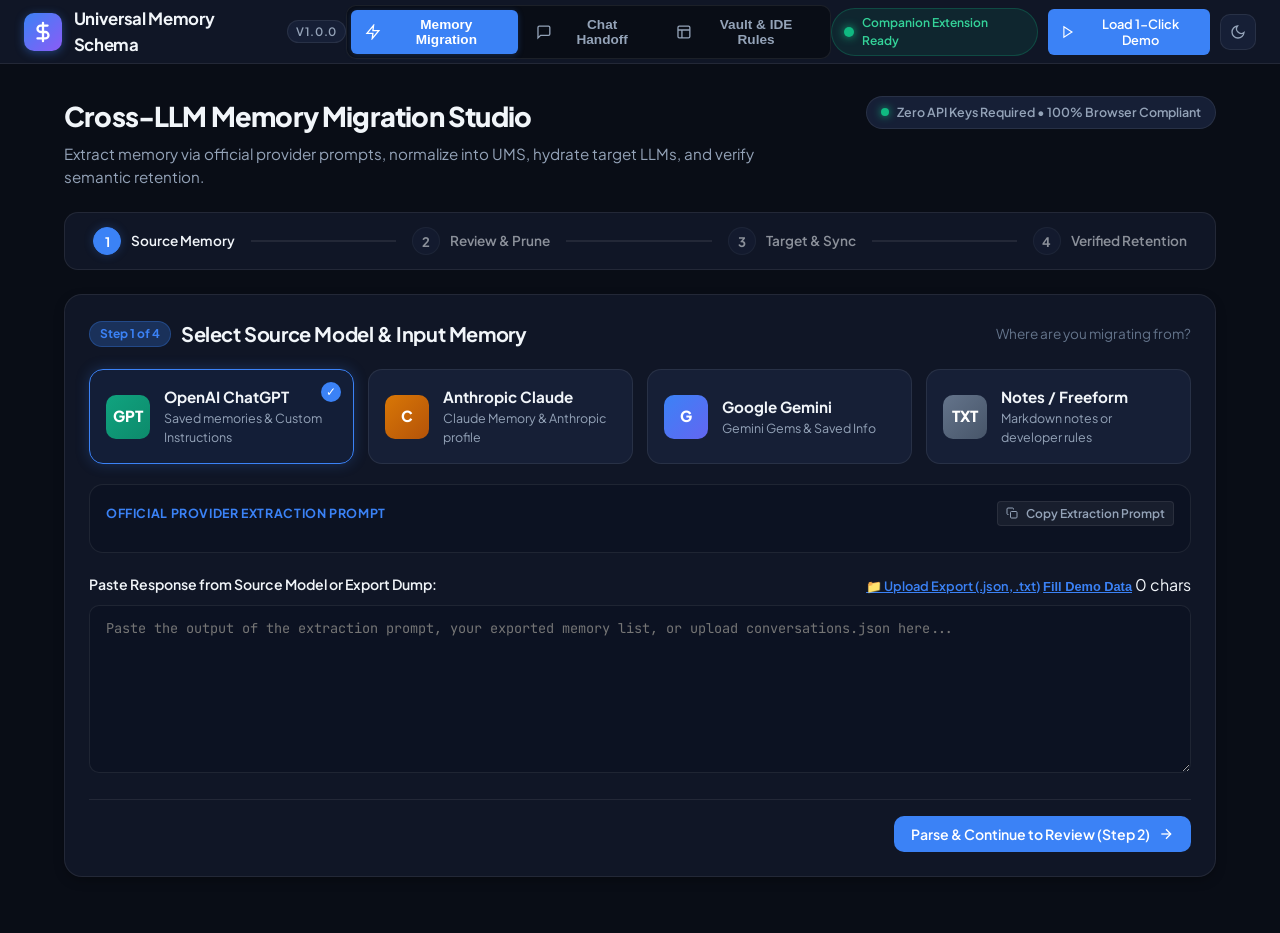
==== client/index.html @ 44db3fe0 "feat: initial commit for Universal Memory Schema (UMS) and Relay Companion" ====
<!DOCTYPE html>
<html lang="en" class="dark">
<head>
  <meta charset="UTF-8">
  <meta name="viewport" content="width=device-width, initial-scale=1.0">
  <title>Universal Memory Schema (UMS) - Cross-LLM Memory Bridge</title>
  <link rel="stylesheet" href="styles.css">
  <link rel="preconnect" href="https://fonts.googleapis.com">
  <link rel="preconnect" href="https://fonts.gstatic.com" crossorigin>
  <link href="https://fonts.googleapis.com/css2?family=Plus+Jakarta+Sans:wght@400;500;600;700;800&family=JetBrains+Mono:wght@400;500;600&display=swap" rel="stylesheet">
</head>
<body>
  <!-- Application Container -->
  <div class="app-wrapper">
    <!-- Top Header -->
    <header class="navbar">
      <div class="nav-left">
        <div class="logo-mark">
          <svg width="22" height="22" viewBox="0 0 24 24" fill="none" stroke="currentColor" stroke-width="2.5" stroke-linecap="round" stroke-linejoin="round">
            <path d="M12 2v20M17 5H9.5a3.5 3.5 0 0 0 0 7h5a3.5 3.5 0 0 1 0 7H6"/>
          </svg>
        </div>
        <div class="logo-title">
          <span class="brand-title">Universal Memory Schema</span>
          <span class="badge badge-subtle">v1.0.0</span>
        </div>
      </div>

      <!-- Streamlined 3-Tab Navigation -->
      <nav class="nav-tabs">
        <button class="nav-tab active" data-tab="studio">
          <svg width="16" height="16" viewBox="0 0 24 24" fill="none" stroke="currentColor" stroke-width="2"><path d="M13 2L3 14h9l-1 8 10-12h-9l1-8z"/></svg>
          Memory Migration
        </button>
        <button class="nav-tab" data-tab="handoff">
          <svg width="16" height="16" viewBox="0 0 24 24" fill="none" stroke="currentColor" stroke-width="2"><path d="M21 15a2 2 0 0 1-2 2H7l-4 4V5a2 2 0 0 1 2-2h14a2 2 0 0 1 2 2z"/></svg>
          Chat Handoff
        </button>
        <button class="nav-tab" data-tab="vault">
          <svg width="16" height="16" viewBox="0 0 24 24" fill="none" stroke="currentColor" stroke-width="2"><rect x="3" y="3" width="18" height="18" rx="2"/><path d="M3 9h18M9 21V9"/></svg>
          Vault & IDE Rules
        </button>
      </nav>

      <div class="nav-right">
        <div class="extension-status-badge" title="Load extension from /extension directory">
          <span class="status-dot-emerald"></span>
          <span>Companion Extension Ready</span>
        </div>
        <button id="btn-load-demo" class="btn btn-primary btn-sm">
          <svg width="14" height="14" viewBox="0 0 24 24" fill="none" stroke="currentColor" stroke-width="2"><polygon points="5 3 19 12 5 21 5 3"/></svg>
          Load 1-Click Demo
        </button>
        <button id="btn-theme-toggle" class="btn-icon" title="Toggle theme">
          <svg width="16" height="16" viewBox="0 0 24 24" fill="none" stroke="currentColor" stroke-width="2"><path d="M21 12.79A9 9 0 1 1 11.21 3 7 7 0 0 0 21 12.79z"/></svg>
        </button>
      </div>
    </header>

    <!-- Main Content Body -->
    <main class="main-container">
      
      <!-- TAB 1: MEMORY MIGRATION STUDIO -->
      <section id="tab-studio" class="tab-panel active">
        <div class="panel-header-banner">
          <div>
            <h1>Cross-LLM Memory Migration Studio</h1>
            <p class="subtitle">Extract memory via official provider prompts, normalize into UMS, hydrate target LLMs, and verify semantic retention.</p>
          </div>
          <div class="quick-stats-pill">
            <span class="stat-dot"></span>
            <span>Zero API Keys Required • 100% Browser Compliant</span>
          </div>
        </div>

        <!-- Wizard Stepper Indicator (Clean 4 Steps) -->
        <div class="stepper-bar">
          <div class="step-node active" data-step="1">
            <div class="step-num">1</div>
            <div class="step-label">Source Memory</div>
          </div>
          <div class="step-connector"></div>
          <div class="step-node" data-step="2">
            <div class="step-num">2</div>
            <div class="step-label">Review & Prune</div>
          </div>
          <div class="step-connector"></div>
          <div class="step-node" data-step="3">
            <div class="step-num">3</div>
            <div class="step-label">Target & Sync</div>
          </div>
          <div class="step-connector"></div>
          <div class="step-node" data-step="4">
            <div class="step-num">4</div>
            <div class="step-label">Verified Retention</div>
          </div>
        </div>

        <!-- ========================================== -->
        <!-- STEP 1: SOURCE SELECTION & EXTRACTION -->
        <!-- ========================================== -->
        <div class="studio-card step-section" id="studio-step-1">
          <div class="card-header">
            <div class="card-title-group">
              <span class="step-pill">Step 1 of 4</span>
              <h2>Select Source Model & Input Memory</h2>
            </div>
            <span class="card-hint">Where are you migrating from?</span>
          </div>

          <div class="provider-selection-grid">
            <div class="provider-card selected" data-source="chatgpt">
              <div class="provider-icon icon-chatgpt">GPT</div>
              <div class="provider-details">
                <h3>OpenAI ChatGPT</h3>
                <p>Saved memories & Custom Instructions</p>
              </div>
              <div class="check-indicator">✓</div>
            </div>

            <div class="provider-card" data-source="claude">
              <div class="provider-icon icon-claude">C</div>
              <div class="provider-details">
                <h3>Anthropic Claude</h3>
                <p>Claude Memory & Anthropic profile</p>
              </div>
              <div class="check-indicator">✓</div>
            </div>

            <div class="provider-card" data-source="gemini">
              <div class="provider-icon icon-gemini">G</div>
              <div class="provider-details">
                <h3>Google Gemini</h3>
                <p>Gemini Gems & Saved Info</p>
              </div>
              <div class="check-indicator">✓</div>
            </div>

            <div class="provider-card" data-source="raw">
              <div class="provider-icon icon-raw">TXT</div>
              <div class="provider-details">
                <h3>Notes / Freeform</h3>
                <p>Markdown notes or developer rules</p>
              </div>
              <div class="check-indicator">✓</div>
            </div>
          </div>

          <!-- Official Prompt Box -->
          <div class="official-prompt-box">
            <div class="prompt-box-header">
              <span class="prompt-tag">Official Provider Extraction Prompt</span>
              <button id="btn-copy-extraction-prompt" class="btn btn-subtle btn-xs">
                <svg width="12" height="12" viewBox="0 0 24 24" fill="none" stroke="currentColor" stroke-width="2"><rect x="9" y="9" width="13" height="13" rx="2" ry="2"/><path d="M5 15H4a2 2 0 0 1-2-2V4a2 2 0 0 1 2-2h9a2 2 0 0 1 2 2v1"/></svg>
                Copy Extraction Prompt
              </button>
            </div>
            <pre id="display-extraction-prompt" class="prompt-text-display"></pre>
          </div>

          <!-- Ingestion Input Area -->
          <div class="form-group mt-4">
            <div class="label-row">
              <label for="input-raw-memory">Paste Response from Source Model or Export Dump:</label>
              <div class="badge-row">
                <label for="file-upload-memory" class="btn-link-action" style="cursor: pointer;">📁 Upload Export (.json, .txt)</label>
                <input type="file" id="file-upload-memory" accept=".json,.txt,.md" style="display: none;">
                <button id="btn-demo-paste" class="btn-link-action">Fill Demo Data</button>
                <span id="source-char-counter" class="text-muted">0 chars</span>
              </div>
            </div>
            <textarea id="input-raw-memory" rows="7" placeholder="Paste the output of the extraction prompt, your exported memory list, or upload conversations.json here..."></textarea>
          </div>

          <div class="card-footer-actions">
            <div></div>
            <button id="btn-parse-memory" class="btn btn-primary">
              Parse & Continue to Review (Step 2)
              <svg width="16" height="16" viewBox="0 0 24 24" fill="none" stroke="currentColor" stroke-width="2"><path d="M5 12h14"/><path d="m12 5 7 7-7 7"/></svg>
            </button>
          </div>
        </div>

        <!-- ========================================== -->
        <!-- STEP 2: REVIEW & 3-TIER PRUNING -->
        <!-- ========================================== -->
        <div class="studio-card step-section d-none" id="studio-step-2">
          <div class="card-header">
            <div class="card-title-group">
              <span class="step-pill">Step 2 of 4</span>
              <h2>Review Parsed Memory & Privacy Controls</h2>
            </div>
            <span class="card-hint">Adjust what context travels to the target LLM</span>
          </div>

          <div class="pruning-controls-grid">
            <!-- Tier 1 Card -->
            <div class="tier-card tier-1-card">
              <div class="tier-header">
                <div class="tier-title">
                  <span class="tier-badge">Tier 1</span>
                  <h3>AI Identity & Long-Term Memory</h3>
                </div>
                <label class="switch">
                  <input type="checkbox" id="chk-tier-1" checked>
                  <span class="slider round"></span>
                </label>
              </div>
              <p class="tier-desc">Languages, frameworks, coding standards, tone, and strict prohibitions.</p>

              <!-- Work-focus filter banner -->
              <div class="filter-toggle-box">
                <div class="filter-toggle-left">
                  <strong>Claude Work-Focus Filter</strong>
                  <span>Strip non-work personal trivia to maximize Claude memory acceptance</span>
                </div>
                <label class="switch">
                  <input type="checkbox" id="chk-filter-non-work" checked>
                  <span class="slider round"></span>
                </label>
              </div>

              <div class="tier-preview-list" id="t1-preview-items">
                <!-- Dynamically populated -->
              </div>
            </div>

            <!-- Tier 2 Card -->
            <div class="tier-card tier-2-card">
              <div class="tier-header">
                <div class="tier-title">
                  <span class="tier-badge">Tier 2</span>
                  <h3>Active Working Context</h3>
                </div>
                <label class="switch">
                  <input type="checkbox" id="chk-tier-2" checked>
                  <span class="slider round"></span>
                </label>
              </div>
              <p class="tier-desc">Current objectives, active projects, and decisions finalized today.</p>

              <div class="tier-preview-list" id="t2-preview-items">
                <!-- Dynamically populated -->
              </div>
            </div>

            <!-- Tier 3 Card -->
            <div class="tier-card tier-3-card">
              <div class="tier-header">
                <div class="tier-title">
                  <span class="tier-badge">Tier 3</span>
                  <h3>Conversation Transcripts</h3>
                </div>
                <label class="switch">
                  <input type="checkbox" id="chk-tier-3">
                  <span class="slider round"></span>
                </label>
              </div>
              <p class="tier-desc">Raw chat logs. <em>Excluded by default to prevent context bloat and token waste.</em></p>

              <div class="tier-preview-list" id="t3-preview-items">
                <div class="empty-hint">Excluded by default. 0 tokens wasted.</div>
              </div>
            </div>
          </div>

          <div class="card-footer-actions space-between">
            <button id="btn-back-step-1" class="btn btn-secondary">
              <svg width="16" height="16" viewBox="0 0 24 24" fill="none" stroke="currentColor" stroke-width="2"><path d="M19 12H5"/><path d="m12 19-7-7 7-7"/></svg>
              Back to Source
            </button>
            <button id="btn-proceed-hydrate" class="btn btn-primary">
              Continue to Target & Sync (Step 3)
              <svg width="16" height="16" viewBox="0 0 24 24" fill="none" stroke="currentColor" stroke-width="2"><path d="M5 12h14"/><path d="m12 5 7 7-7 7"/></svg>
            </button>
          </div>
        </div>

        <!-- ========================================== -->
        <!-- STEP 3: TARGET SELECTION & 1-CLICK SYNC -->
        <!-- ========================================== -->
        <div class="studio-card step-section d-none" id="studio-step-3">
          <div class="card-header">
            <div class="card-title-group">
              <span class="step-pill">Step 3 of 4</span>
              <h2>Target Model & 1-Click Synchronization</h2>
            </div>
            <span class="card-hint">No API keys required. Sync via the UMS Browser Extension or 1-Click Copy.</span>
          </div>

          <!-- Target Provider Selector -->
          <div class="target-tabs">
            <button class="target-tab active" data-target="claude">
              <strong>Anthropic Claude</strong>
              <span>Settings → Memory → Start import</span>
            </button>
            <button class="target-tab" data-target="chatgpt">
              <strong>OpenAI ChatGPT</strong>
              <span>Custom Instructions & Memory</span>
            </button>
            <button class="target-tab" data-target="gemini">
              <strong>Google Gemini</strong>
              <span>Gems / System Context</span>
            </button>
          </div>

          <!-- Execution Box: 1-Click Extension & Copy -->
          <div class="sync-execution-box mt-4">
            <div class="sync-exec-card">
              <div class="sync-exec-header">
                <div class="sync-exec-icon">⚡</div>
                <div>
                  <h3>1-Click Browser Extension Ingest (Recommended)</h3>
                  <p>Directly places this memory payload into your active browser session on Claude.ai or ChatGPT.com with zero copy-pasting.</p>
                </div>
              </div>
              <div class="sync-exec-actions mt-3">
                <button id="btn-trigger-extension-inject" class="btn btn-emerald">
                  <svg width="15" height="15" viewBox="0 0 24 24" fill="none" stroke="currentColor" stroke-width="2"><path d="M13 2L3 14h9l-1 8 10-12h-9l1-8z"/></svg>
                  Push into Active Browser Tab
                </button>
                <span class="text-muted text-xs">Uses your authenticated session in Claude.ai or ChatGPT.com</span>
              </div>
            </div>
          </div>

          <!-- Target Hydration Output Area -->
          <div class="hydration-result-box mt-4">
            <div class="result-toolbar">
              <div class="metrics-pill">
                <span id="hydrated-token-count">~320 tokens</span>
                <span class="pill-divider">•</span>
                <span id="token-savings-badge" class="savings-badge">92% smaller than raw chat history</span>
              </div>
              <div class="actions-group">
                <button id="btn-copy-hydrated" class="btn btn-secondary btn-sm">
                  <svg width="14" height="14" viewBox="0 0 24 24" fill="none" stroke="currentColor" stroke-width="2"><rect x="9" y="9" width="13" height="13" rx="2" ry="2"/><path d="M5 15H4a2 2 0 0 1-2-2V4a2 2 0 0 1 2-2h9a2 2 0 0 1 2 2v1"/></svg>
                  Copy Ingest Text
                </button>
              </div>
            </div>

            <div class="instructions-banner" id="hydration-instructions-banner">
              <!-- Injected dynamically -->
            </div>

            <pre id="hydrated-output-display" class="code-preview-display"></pre>
          </div>

          <div class="card-footer-actions space-between">
            <button id="btn-back-step-2" class="btn btn-secondary">
              <svg width="16" height="16" viewBox="0 0 24 24" fill="none" stroke="currentColor" stroke-width="2"><path d="M19 12H5"/><path d="m12 19-7-7 7-7"/></svg>
              Back to Review
            </button>
            <button id="btn-proceed-verify" class="btn btn-primary">
              Step 4: Verify Retention Diff
              <svg width="16" height="16" viewBox="0 0 24 24" fill="none" stroke="currentColor" stroke-width="2"><path d="M5 12h14"/><path d="m12 5 7 7-7 7"/></svg>
            </button>
          </div>
        </div>

        <!-- ========================================== -->
        <!-- STEP 4: VERIFIED RETENTION & DIFF -->
        <!-- ========================================== -->
        <div class="studio-card step-section d-none" id="studio-step-4">
          <div class="card-header">
            <div class="card-title-group">
              <span class="step-pill">Step 4 of 4</span>
              <h2>Closed-Loop Verification & Retention Diff</h2>
            </div>
            <span class="card-hint">Audit what the target LLM actually retained vs what was adapted or filtered</span>
          </div>

          <!-- Official Verification Prompt Callout -->
          <div class="verification-callout">
            <div class="callout-header">
              <div class="callout-icon">🔍</div>
              <div>
                <strong>Official Provider Verification Query</strong>
                <p>Send this query in your target AI chat to confirm what it learned:</p>
              </div>
            </div>
            <div class="query-box">
              <code id="verification-query-text">"I updated my memory. What did you learn about me?"</code>
              <button id="btn-copy-verify-query" class="btn btn-subtle btn-xs">Copy Query</button>
            </div>
          </div>

          <div class="form-group mt-4">
            <div class="label-row">
              <label for="input-verify-response">Target Model's Response to Verification Query:</label>
              <button id="btn-fill-demo-verification" class="btn-link-action">Fill Simulated Response</button>
            </div>
            <textarea id="input-verify-response" rows="5" placeholder="Paste the target model's answer here..."></textarea>
          </div>

          <div class="card-footer-actions">
            <div></div>
            <button id="btn-compute-diff" class="btn btn-success">
              <svg width="16" height="16" viewBox="0 0 24 24" fill="none" stroke="currentColor" stroke-width="2"><circle cx="12" cy="12" r="10"/><path d="m9 12 2 2 4-4"/></svg>
              Compute Semantic Retention Diff
            </button>
          </div>

          <!-- Diff Results Dashboard -->
          <div id="diff-dashboard" class="diff-dashboard d-none mt-4">
            <div class="diff-summary-banner">
              <div class="gauge-container">
                <div class="retention-score" id="diff-retention-score">92%</div>
                <div class="retention-label">Retention Score</div>
              </div>
              <div class="diff-stats-grid">
                <div class="stat-card stat-learned">
                  <div class="stat-value" id="count-learned">0</div>
                  <div class="stat-name">🟢 Retained / Learned</div>
                </div>
                <div class="stat-card stat-adapted">
                  <div class="stat-value" id="count-adapted">0</div>
                  <div class="stat-name">🟡 Adapted / Consolidated</div>
                </div>
                <div class="stat-card stat-filtered">
                  <div class="stat-value" id="count-filtered">0</div>
                  <div class="stat-name">🔴 Filtered / Omitted</div>
                </div>
              </div>
            </div>

            <!-- Suggestions -->
            <div class="suggestions-box mt-3" id="diff-suggestions-box">
              <!-- Dynamically populated -->
            </div>

            <!-- Detailed Diff List -->
            <div class="diff-entries-list mt-4" id="diff-entries-container">
              <!-- Cards dynamically populated -->
            </div>
          </div>

          <div class="card-footer-actions space-between mt-4">
            <button id="btn-back-step-3" class="btn btn-secondary">
              <svg width="16" height="16" viewBox="0 0 24 24" fill="none" stroke="currentColor" stroke-width="2"><path d="M19 12H5"/><path d="m12 19-7-7 7-7"/></svg>
              Back to Target Sync
            </button>
            <button id="btn-restart-migration" class="btn btn-secondary">
              ↺ Start New Migration
            </button>
          </div>
        </div>

      </section>

      <!-- ========================================== -->
      <!-- TAB 2: ACTIVE CHAT & CONTEXT HANDOFF -->
      <!-- ========================================== -->
      <section id="tab-handoff" class="tab-panel">
        <div class="panel-header-banner">
          <div>
            <h1>Zero-Token Active Chat & Context Transfer Studio</h1>
            <p class="subtitle">Transfer ongoing multi-turn debugging sessions or problem-solving chats between LLMs with zero token burn and zero loss of working code context.</p>
          </div>
          <div class="quick-stats-pill">
            <span class="stat-dot"></span>
            <span>Zero Extra LLM Tokens • Local AST/Regex Distillation • >90% Reduction</span>
          </div>
        </div>

        <!-- LIVE BROWSER CROSS-TAB RADAR PANEL -->
        <div id="web-radar-panel" class="web-radar-panel mb-4">
          <div class="web-radar-header">
            <div class="web-radar-title-group">
              <span class="status-dot-emerald"></span>
              <div>
                <div class="radar-main-title">Live Browser AI Tabs Radar</div>
                <div id="web-radar-status-text" class="radar-status-subtext">Scanning for open ChatGPT, Claude, Gemini tabs...</div>
              </div>
            </div>
            <div class="web-radar-header-actions">
              <span id="web-radar-count-badge" class="badge badge-emerald">Scanning...</span>
              <button id="btn-web-rescan-tabs" class="btn btn-secondary btn-sm" title="Rescan open tabs in browser">
                🔄 Rescan Browser Tabs
              </button>
            </div>
          </div>

          <!-- Detected open tabs badges -->
          <div id="web-radar-tabs-chips" class="web-radar-chips-container mt-2"></div>

          <!-- Interactive Source & Target Tab Pickers -->
          <div id="web-radar-selectors-container" class="web-radar-selectors-box mt-3 d-none">
            <div class="web-radar-grid">
              <div class="form-group mb-0">
                <label class="compact-label" style="font-weight: 700; color: #cbd5e1; margin-bottom: 6px; display: block;">Source Chat (Extract From Browser Tab):</label>
                <select id="web-radar-source-select" class="form-input"></select>
              </div>
              <div class="handoff-arrow" style="font-size: 1.4rem; color: var(--color-primary-light);">➔</div>
              <div class="form-group mb-0">
                <label class="compact-label" style="font-weight: 700; color: #cbd5e1; margin-bottom: 6px; display: block;">Target Chat (Send & Continue In):</label>
                <select id="web-radar-target-select" class="form-input"></select>
              </div>
            </div>

            <div class="web-radar-action-buttons mt-3">
              <button id="btn-web-transfer-full" class="btn btn-emerald">
                ⚡ 1-Click Transfer Full Chat (As-Is)
              </button>
              <button id="btn-web-transfer-summary" class="btn btn-secondary">
                🧠 1-Click Transfer Condensed Summary
              </button>
            </div>
          </div>
        </div>

        <div class="studio-card">
          <div class="card-header">
            <div class="card-title-group">
              <span class="step-pill">Handoff Config</span>
              <h2>Source & Target AI Channels</h2>
            </div>
            <span class="card-hint">Select your source chat platform and target destination</span>
          </div>

          <div class="handoff-direction-grid">
            <div class="form-group">
              <label>Source AI (Where the chat is currently happening):</label>
              <select id="handoff-source-select" class="form-input">
                <option value="chatgpt" selected>OpenAI ChatGPT</option>
                <option value="claude">Anthropic Claude</option>
                <option value="gemini">Google Gemini</option>
                <option value="perplexity">Perplexity AI</option>
                <option value="deepseek">DeepSeek</option>
                <option value="mistral">Mistral Le Chat</option>
              </select>
            </div>
            <div class="handoff-arrow">➔</div>
            <div class="form-group">
              <label>Target AI (Where you want to continue immediately):</label>
              <select id="handoff-target-select" class="form-input">
                <option value="claude" selected>Anthropic Claude</option>
                <option value="chatgpt">OpenAI ChatGPT</option>
                <option value="gemini">Google Gemini</option>
                <option value="perplexity">Perplexity AI</option>
                <option value="deepseek">DeepSeek</option>
                <option value="mistral">Mistral Le Chat</option>
                <option value="claude_code">Claude Code / IDE Agent</option>
              </select>
            </div>
          </div>

          <div class="form-group mt-3">
            <div class="label-row">
              <label for="input-handoff-chat">Paste Active Ongoing Chat Thread or Upload Export:</label>
              <div class="badge-row">
                <label for="file-upload-handoff" class="btn-link-action" style="cursor: pointer;">📁 Upload Chat File (.json, .txt)</label>
                <input type="file" id="file-upload-handoff" accept=".json,.txt,.md" style="display: none;">
                <button id="btn-load-demo-chat" class="btn-link-action">Load Sample Thread (Next.js 15 JWT Bug)</button>
                <span id="handoff-char-counter" class="text-muted">0 chars</span>
              </div>
            </div>
            <textarea id="input-handoff-chat" rows="8" placeholder="Paste the ongoing multi-turn chat text, upload conversations.json, or use the Browser Extension to extract it directly from your active browser tab in 1 click..."></textarea>
          </div>

          <div class="card-footer-actions">
            <div></div>
            <div style="display: flex; gap: 10px; flex-wrap: wrap;">
              <button id="btn-distill-full" class="btn btn-emerald">
                ⚡ Compile Full Context (As-Is Handoff)
              </button>
              <button id="btn-distill-chat" class="btn btn-primary">
                🧠 Compile Condensed Summary (0 Tokens)
              </button>
            </div>
          </div>
        </div>

        <!-- Handoff Results Container -->
        <div id="handoff-results-panel" class="studio-card d-none mt-4">
          <div class="card-header">
            <div class="card-title-group">
              <span class="badge badge-emerald">Distillation Complete</span>
              <h2>Distilled Context Handoff Packet</h2>
            </div>
            <div class="metrics-pill">
              <span id="handoff-savings-badge" class="savings-badge">92% Token Savings</span>
              <span class="pill-divider">•</span>
              <span id="handoff-token-count">~280 tokens</span>
            </div>
          </div>

          <!-- Summary Grid of Extracted Dimensions -->
          <div class="handoff-extracted-grid mt-3">
            <div class="extracted-item-card">
              <div class="extracted-item-label">🎯 Primary Goal</div>
              <div class="extracted-item-val" id="handoff-extracted-goal">-</div>
            </div>
            <div class="extracted-item-card">
              <div class="extracted-item-label">🛠️ Tech Stack Detected</div>
              <div class="extracted-item-val" id="handoff-extracted-tech">-</div>
            </div>
            <div class="extracted-item-card">
              <div class="extracted-item-label">⚡ Immediate Next Task</div>
              <div class="extracted-item-val" id="handoff-extracted-next">-</div>
            </div>
          </div>

          <div class="mt-3">
            <div class="label-row">
              <label><strong>Ready-to-Inject Target Handoff Primer:</strong></label>
              <div class="actions-group-inline">
                <button id="btn-copy-handoff-primer-web" class="btn btn-primary btn-sm">
                  <svg width="14" height="14" viewBox="0 0 24 24" fill="none" stroke="currentColor" stroke-width="2"><rect x="9" y="9" width="13" height="13" rx="2" ry="2"/><path d="M5 15H4a2 2 0 0 1-2-2V4a2 2 0 0 1 2-2h9a2 2 0 0 1 2 2v1"/></svg>
                  Copy Handoff Primer
                </button>
                <button id="btn-launch-target-ai" class="btn btn-secondary btn-sm">
                  🚀 Launch Target AI
                </button>
              </div>
            </div>
            <pre id="handoff-primer-display" class="code-preview-display mt-2"></pre>
          </div>
        </div>
      </section>

      <!-- ========================================== -->
      <!-- TAB 3: MEMORY VAULT & IDE RULES -->
      <!-- ========================================== -->
      <section id="tab-vault" class="tab-panel">
        <div class="panel-header-banner">
          <div>
            <h1>Personal Memory Vault & IDE Rules</h1>
            <p class="subtitle">Manage persistent AI personas stored locally in SQLite (`ums_vault.db`) and generate rules for Claude Code, Cursor, and Windsurf.</p>
          </div>
          <div class="vault-top-actions">
            <button id="btn-export-vault-json" class="btn btn-secondary btn-sm">
              <svg width="14" height="14" viewBox="0 0 24 24" fill="none" stroke="currentColor" stroke-width="2"><path d="M21 15v4a2 2 0 0 1-2 2H5a2 2 0 0 1-2-2v-4"/><polyline points="7 10 12 15 17 10"/><line x1="12" y1="15" x2="12" y2="3"/></svg>
              Download .ums.json
            </button>
            <button id="btn-save-current-vault" class="btn btn-primary btn-sm">
              <svg width="14" height="14" viewBox="0 0 24 24" fill="none" stroke="currentColor" stroke-width="2"><path d="M19 21H5a2 2 0 0 1-2-2V5a2 2 0 0 1 2-2h11l5 5v11a2 2 0 0 1-2 2z"/><polyline points="17 21 17 13 7 13 7 21"/><polyline points="7 3 7 8 15 8"/></svg>
              Save Active Persona
            </button>
          </div>
        </div>

        <div class="vault-grid" id="vault-profiles-grid">
          <!-- Profiles populated via API -->
        </div>

        <!-- Local IDE Rules Exporter Sub-Card -->
        <div class="studio-card mt-4">
          <div class="card-header">
            <div class="card-title-group">
              <span class="badge badge-subtle">Developer Tooling</span>
              <h3>Export to Local IDE Agents (Claude Code & Cursor)</h3>
            </div>
          </div>

          <div class="ide-tabs-row mt-2">
            <button class="ide-tab active" data-file="claude_md">CLAUDE.md</button>
            <button class="ide-tab" data-file="cursorrules">.cursorrules</button>
            <button class="ide-tab" data-file="agents_md">AGENTS.md</button>
          </div>

          <div class="mt-3">
            <div class="label-row">
              <strong id="ide-file-title">CLAUDE.md</strong>
              <div class="actions-group-inline">
                <button id="btn-copy-ide-file" class="btn btn-secondary btn-sm">Copy File Content</button>
              </div>
            </div>
            <pre id="ide-file-content" class="code-preview-display mt-2"></pre>
          </div>

          <!-- Direct Local Project Write -->
          <div class="direct-write-bar mt-3">
            <input type="text" id="input-fs-path" value="." placeholder="Project path (e.g. . or /path/to/project)" class="form-input">
            <button id="btn-execute-fs-sync" class="btn btn-secondary btn-sm">
              📁 Write Rule Files Directly to Project
            </button>
          </div>
          <div id="fs-sync-status-msg" class="sync-status-indicator d-none mt-2"></div>
        </div>

        <!-- Raw JSON -->
        <div class="card mt-4">
          <div class="card-header">
            <h3>Active Persona Raw JSON Spec</h3>
            <span class="badge badge-subtle">UMS v1.0.0</span>
          </div>
          <pre id="vault-active-json" class="code-preview-display"></pre>
        </div>
      </section>

    </main>
  </div>

  <!-- Notification Toast -->
  <div id="toast" class="toast d-none">Copied to clipboard!</div>

  <script src="app.js"></script>
</body>
</html>
---- client/styles.css ----
/* ==========================================================================
   Universal Memory Schema (UMS) - Modern Design System
   ========================================================================== */

:root {
  --font-sans: 'Plus Jakarta Sans', -apple-system, BlinkMacSystemFont, "Segoe UI", Roboto, sans-serif;
  --font-mono: 'JetBrains Mono', monospace;

  /* Dark Palette (Default) */
  --bg-app: #090d16;
  --bg-panel: #101626;
  --bg-card: #161f36;
  --bg-card-hover: #1b2744;
  --bg-code: #0c1222;
  --border-color: rgba(255, 255, 255, 0.08);
  --border-focus: #3b82f6;

  --text-main: #f1f5f9;
  --text-secondary: #94a3b8;
  --text-muted: #64748b;

  --primary: #3b82f6;
  --primary-hover: #2563eb;
  --primary-glow: rgba(59, 130, 246, 0.25);

  --accent-emerald: #10b981;
  --accent-emerald-bg: rgba(16, 185, 129, 0.12);
  --accent-amber: #f59e0b;
  --accent-amber-bg: rgba(245, 158, 11, 0.12);
  --accent-rose: #f43f5e;
  --accent-rose-bg: rgba(244, 63, 94, 0.12);

  --radius-sm: 6px;
  --radius-md: 10px;
  --radius-lg: 14px;
  --radius-xl: 18px;

  --shadow-sm: 0 1px 2px 0 rgba(0, 0, 0, 0.05);
  --shadow-md: 0 4px 12px -2px rgba(0, 0, 0, 0.35);
  --shadow-lg: 0 12px 32px -4px rgba(0, 0, 0, 0.5);
}

html.light {
  --bg-app: #f8fafc;
  --bg-panel: #ffffff;
  --bg-card: #f1f5f9;
  --bg-card-hover: #e2e8f0;
  --bg-code: #f1f5f9;
  --border-color: #cbd5e1;
  --border-focus: #2563eb;

  --text-main: #0f172a;
  --text-secondary: #475569;
  --text-muted: #64748b;

  --primary: #2563eb;
  --primary-hover: #1d4ed8;
  --primary-glow: rgba(37, 99, 235, 0.2);
}

* {
  box-sizing: border-box;
  margin: 0;
  padding: 0;
}

body {
  font-family: var(--font-sans);
  background-color: var(--bg-app);
  color: var(--text-main);
  line-height: 1.5;
  min-height: 100vh;
  -webkit-font-smoothing: antialiased;
}

/* App Wrapper */
.app-wrapper {
  display: flex;
  flex-direction: column;
  min-height: 100vh;
}

/* Top Navbar */
.navbar {
  display: flex;
  align-items: center;
  justify-content: space-between;
  padding: 0 24px;
  height: 64px;
  background-color: var(--bg-panel);
  border-bottom: 1px solid var(--border-color);
  position: sticky;
  top: 0;
  z-index: 100;
}

.nav-left {
  display: flex;
  align-items: center;
  gap: 12px;
}

.logo-mark {
  width: 38px;
  height: 38px;
  border-radius: var(--radius-md);
  background: linear-gradient(135deg, #3b82f6, #8b5cf6);
  display: flex;
  align-items: center;
  justify-content: center;
  color: #fff;
  box-shadow: 0 2px 10px rgba(59, 130, 246, 0.4);
}

.logo-title {
  display: flex;
  align-items: center;
  gap: 8px;
}

.brand-title {
  font-size: 1.05rem;
  font-weight: 700;
  letter-spacing: -0.02em;
}

.badge {
  font-size: 0.72rem;
  font-weight: 600;
  padding: 2px 8px;
  border-radius: 9999px;
  text-transform: uppercase;
  letter-spacing: 0.05em;
}

.badge-subtle {
  background-color: var(--bg-card);
  color: var(--text-secondary);
  border: 1px solid var(--border-color);
}

/* Nav Tabs */
.nav-tabs {
  display: flex;
  gap: 4px;
  background-color: var(--bg-app);
  padding: 4px;
  border-radius: var(--radius-md);
  border: 1px solid var(--border-color);
}

.nav-tab {
  display: flex;
  align-items: center;
  gap: 8px;
  padding: 7px 14px;
  font-size: 0.85rem;
  font-weight: 600;
  color: var(--text-secondary);
  background: transparent;
  border: none;
  border-radius: var(--radius-sm);
  cursor: pointer;
  transition: all 0.15s ease;
}

.nav-tab:hover {
  color: var(--text-main);
  background-color: var(--bg-card);
}

.nav-tab.active {
  color: #fff;
  background-color: var(--primary);
  box-shadow: 0 1px 6px var(--primary-glow);
}

.nav-right {
  display: flex;
  align-items: center;
  gap: 10px;
}

/* Buttons */
.btn {
  display: inline-flex;
  align-items: center;
  justify-content: center;
  gap: 8px;
  font-family: var(--font-sans);
  font-size: 0.88rem;
  font-weight: 600;
  border-radius: var(--radius-md);
  padding: 8px 16px;
  border: 1px solid transparent;
  cursor: pointer;
  transition: all 0.2s cubic-bezier(0.16, 1, 0.3, 1);
}

.btn-primary {
  background-color: var(--primary);
  color: #fff;
}
.btn-primary:hover {
  background-color: var(--primary-hover);
  box-shadow: 0 2px 10px var(--primary-glow);
}

.btn-secondary {
  background-color: var(--bg-card);
  color: var(--text-main);
  border-color: var(--border-color);
}
.btn-secondary:hover {
  background-color: var(--bg-card-hover);
}

.btn-success {
  background-color: var(--accent-emerald);
  color: #fff;
}
.btn-success:hover {
  filter: brightness(1.1);
  box-shadow: 0 2px 10px var(--accent-emerald-bg);
}

.btn-sm {
  padding: 6px 12px;
  font-size: 0.8rem;
  border-radius: var(--radius-sm);
}

.btn-xs {
  padding: 4px 8px;
  font-size: 0.75rem;
  border-radius: 4px;
}

.btn-subtle {
  background-color: rgba(255, 255, 255, 0.05);
  color: var(--text-secondary);
  border: 1px solid var(--border-color);
}
.btn-subtle:hover {
  color: var(--text-main);
  background-color: rgba(255, 255, 255, 0.1);
}

.btn-icon {
  width: 36px;
  height: 36px;
  border-radius: var(--radius-md);
  background-color: var(--bg-card);
  border: 1px solid var(--border-color);
  color: var(--text-secondary);
  display: flex;
  align-items: center;
  justify-content: center;
  cursor: pointer;
}
.btn-icon:hover {
  color: var(--text-main);
  background-color: var(--bg-card-hover);
}

.btn-link-action {
  background: none;
  border: none;
  color: var(--primary);
  font-size: 0.8rem;
  font-weight: 600;
  cursor: pointer;
  text-decoration: underline;
}

/* Layout */
.main-container {
  max-width: 1200px;
  width: 100%;
  margin: 0 auto;
  padding: 32px 24px;
  flex: 1;
}

.tab-panel {
  display: none;
}
.tab-panel.active {
  display: block;
}

/* Panel Header Banner */
.panel-header-banner {
  display: flex;
  align-items: flex-start;
  justify-content: space-between;
  margin-bottom: 24px;
}

.panel-header-banner h1 {
  font-size: 1.7rem;
  font-weight: 800;
  letter-spacing: -0.03em;
  margin-bottom: 6px;
}

.subtitle {
  color: var(--text-secondary);
  font-size: 0.95rem;
  max-width: 720px;
}

.quick-stats-pill {
  display: flex;
  align-items: center;
  gap: 8px;
  background-color: var(--bg-card);
  border: 1px solid var(--border-color);
  padding: 6px 14px;
  border-radius: 9999px;
  font-size: 0.78rem;
  font-weight: 600;
  color: var(--text-secondary);
}

.stat-dot {
  width: 8px;
  height: 8px;
  border-radius: 50%;
  background-color: var(--accent-emerald);
  box-shadow: 0 0 8px var(--accent-emerald);
}

/* Stepper Indicator */
.stepper-bar {
  display: flex;
  align-items: center;
  justify-content: space-between;
  background-color: var(--bg-panel);
  border: 1px solid var(--border-color);
  padding: 14px 28px;
  border-radius: var(--radius-lg);
  margin-bottom: 24px;
}

.step-node {
  display: flex;
  align-items: center;
  gap: 10px;
  cursor: pointer;
  opacity: 0.55;
  transition: opacity 0.2s;
}

.step-node.active {
  opacity: 1;
}

.step-node.completed .step-num {
  background-color: var(--accent-emerald);
  color: #fff;
}

.step-num {
  width: 28px;
  height: 28px;
  border-radius: 50%;
  background-color: var(--bg-card);
  color: var(--text-main);
  border: 1px solid var(--border-color);
  display: flex;
  align-items: center;
  justify-content: center;
  font-size: 0.82rem;
  font-weight: 700;
}

.step-node.active .step-num {
  background-color: var(--primary);
  color: #fff;
  border-color: var(--primary);
  box-shadow: 0 0 10px var(--primary-glow);
}

.step-label {
  font-size: 0.85rem;
  font-weight: 600;
}

.step-connector {
  flex: 1;
  height: 2px;
  background-color: var(--border-color);
  margin: 0 16px;
}

/* Cards */
.studio-card, .card {
  background-color: var(--bg-panel);
  border: 1px solid var(--border-color);
  border-radius: var(--radius-xl);
  padding: 24px;
  margin-bottom: 24px;
  box-shadow: var(--shadow-md);
}

.card-header {
  display: flex;
  align-items: center;
  justify-content: space-between;
  margin-bottom: 20px;
}

.card-title-group {
  display: flex;
  align-items: center;
  gap: 10px;
}

.card-title-group h2, .card-title-group h3 {
  font-size: 1.25rem;
  font-weight: 700;
  letter-spacing: -0.02em;
}

.step-pill {
  background-color: var(--primary-glow);
  color: var(--primary);
  font-size: 0.75rem;
  font-weight: 700;
  padding: 3px 10px;
  border-radius: 9999px;
  border: 1px solid rgba(59, 130, 246, 0.3);
}

.card-hint {
  font-size: 0.85rem;
  color: var(--text-muted);
}

/* Provider Selection Grid */
.provider-selection-grid {
  display: grid;
  grid-template-columns: repeat(auto-fit, minmax(240px, 1fr));
  gap: 14px;
  margin-bottom: 20px;
}

.provider-card {
  display: flex;
  align-items: center;
  gap: 14px;
  padding: 16px;
  border-radius: var(--radius-lg);
  background-color: var(--bg-card);
  border: 1.5px solid var(--border-color);
  cursor: pointer;
  position: relative;
  transition: all 0.2s;
}

.provider-card:hover {
  background-color: var(--bg-card-hover);
  border-color: rgba(255, 255, 255, 0.2);
}

.provider-card.selected {
  border-color: var(--primary);
  background-color: rgba(59, 130, 246, 0.08);
  box-shadow: 0 0 14px var(--primary-glow);
}

.provider-icon {
  width: 44px;
  height: 44px;
  border-radius: var(--radius-md);
  display: flex;
  align-items: center;
  justify-content: center;
  font-weight: 800;
  font-size: 0.95rem;
  color: #fff;
  flex-shrink: 0;
}

.icon-chatgpt { background: linear-gradient(135deg, #10a37f, #0d8a6b); }
.icon-claude { background: linear-gradient(135deg, #d97706, #b45309); }
.icon-gemini { background: linear-gradient(135deg, #3b82f6, #6366f1); }
.icon-raw { background: linear-gradient(135deg, #64748b, #475569); }

.provider-details h3 {
  font-size: 0.95rem;
  font-weight: 700;
}

.provider-details p {
  font-size: 0.78rem;
  color: var(--text-secondary);
}

.check-indicator {
  position: absolute;
  top: 12px;
  right: 12px;
  width: 20px;
  height: 20px;
  border-radius: 50%;
  background-color: var(--primary);
  color: #fff;
  font-size: 0.75rem;
  display: none;
  align-items: center;
  justify-content: center;
}

.provider-card.selected .check-indicator {
  display: flex;
}

/* Official Prompt Box */
.official-prompt-box {
  background-color: var(--bg-code);
  border: 1px solid var(--border-color);
  border-radius: var(--radius-lg);
  padding: 16px;
  margin-bottom: 20px;
}

.prompt-box-header {
  display: flex;
  align-items: center;
  justify-content: space-between;
  margin-bottom: 10px;
}

.prompt-tag {
  font-size: 0.78rem;
  font-weight: 700;
  color: var(--primary);
  text-transform: uppercase;
  letter-spacing: 0.05em;
}

.prompt-text-display {
  font-family: var(--font-mono);
  font-size: 0.82rem;
  color: #cbd5e1;
  white-space: pre-wrap;
  max-height: 180px;
  overflow-y: auto;
  line-height: 1.5;
}

/* Form Controls */
.form-group {
  margin-bottom: 16px;
}

.label-row {
  display: flex;
  align-items: center;
  justify-content: space-between;
  margin-bottom: 8px;
}

label {
  font-size: 0.88rem;
  font-weight: 600;
  color: var(--text-main);
}

textarea {
  width: 100%;
  background-color: var(--bg-code);
  border: 1px solid var(--border-color);
  border-radius: var(--radius-md);
  padding: 12px 16px;
  color: var(--text-main);
  font-family: var(--font-mono);
  font-size: 0.85rem;
  resize: vertical;
  line-height: 1.5;
  transition: border-color 0.15s;
}

textarea:focus {
  outline: none;
  border-color: var(--border-focus);
}

.card-footer-actions {
  display: flex;
  justify-content: flex-end;
  gap: 12px;
  margin-top: 20px;
  padding-top: 16px;
  border-top: 1px solid var(--border-color);
}

/* Switch Toggle */
.switch {
  position: relative;
  display: inline-block;
  width: 44px;
  height: 24px;
  flex-shrink: 0;
}

.switch input {
  opacity: 0;
  width: 0;
  height: 0;
}

.slider {
  position: absolute;
  cursor: pointer;
  top: 0; left: 0; right: 0; bottom: 0;
  background-color: rgba(255, 255, 255, 0.15);
  transition: 0.2s;
  border-radius: 24px;
}

.slider:before {
  position: absolute;
  content: "";
  height: 18px;
  width: 18px;
  left: 3px;
  bottom: 3px;
  background-color: white;
  transition: 0.2s;
  border-radius: 50%;
}

input:checked + .slider {
  background-color: var(--primary);
}

input:checked + .slider:before {
  transform: translateX(20px);
}

/* 3-Tier Pruning Grid */
.pruning-controls-grid {
  display: grid;
  grid-template-columns: repeat(auto-fit, minmax(320px, 1fr));
  gap: 18px;
  margin-bottom: 20px;
}

.tier-card {
  background-color: var(--bg-card);
  border: 1px solid var(--border-color);
  border-radius: var(--radius-lg);
  padding: 20px;
  display: flex;
  flex-direction: column;
}

.tier-header {
  display: flex;
  align-items: center;
  justify-content: space-between;
  margin-bottom: 8px;
}

.tier-title {
  display: flex;
  align-items: center;
  gap: 8px;
}

.tier-badge {
  font-size: 0.72rem;
  font-weight: 700;
  padding: 2px 8px;
  border-radius: 4px;
  background-color: rgba(255, 255, 255, 0.1);
  color: var(--text-main);
}

.tier-1-card .tier-badge { background-color: rgba(59, 130, 246, 0.2); color: #60a5fa; }
.tier-2-card .tier-badge { background-color: rgba(16, 185, 129, 0.2); color: #34d399; }
.tier-3-card .tier-badge { background-color: rgba(245, 158, 11, 0.2); color: #fbbf24; }

.tier-desc {
  font-size: 0.8rem;
  color: var(--text-secondary);
  margin-bottom: 14px;
}

.filter-toggle-box {
  background-color: rgba(217, 119, 6, 0.12);
  border: 1px solid rgba(217, 119, 6, 0.3);
  border-radius: var(--radius-md);
  padding: 10px 14px;
  display: flex;
  align-items: center;
  justify-content: space-between;
  margin-bottom: 14px;
}

.filter-toggle-left strong {
  display: block;
  font-size: 0.82rem;
  color: #fbbf24;
}

.filter-toggle-left span {
  font-size: 0.75rem;
  color: var(--text-secondary);
}

.tier-preview-list {
  display: flex;
  flex-direction: column;
  gap: 8px;
  flex: 1;
  max-height: 240px;
  overflow-y: auto;
}

.item-chip {
  display: flex;
  align-items: center;
  justify-content: space-between;
  background-color: var(--bg-panel);
  border: 1px solid var(--border-color);
  padding: 8px 12px;
  border-radius: var(--radius-sm);
  font-size: 0.82rem;
}

.item-chip-title {
  font-weight: 600;
  color: var(--text-main);
}

.item-chip-desc {
  font-size: 0.75rem;
  color: var(--text-secondary);
}

.empty-hint {
  padding: 24px;
  text-align: center;
  color: var(--text-muted);
  font-size: 0.82rem;
  border: 1px dashed var(--border-color);
  border-radius: var(--radius-md);
}

/* Target Tabs */
.target-tabs {
  display: grid;
  grid-template-columns: repeat(auto-fit, minmax(200px, 1fr));
  gap: 10px;
}

.target-tab {
  background-color: var(--bg-card);
  border: 1.5px solid var(--border-color);
  border-radius: var(--radius-lg);
  padding: 14px;
  text-align: left;
  cursor: pointer;
  transition: all 0.15s;
}

.target-tab:hover {
  background-color: var(--bg-card-hover);
}

.target-tab.active {
  border-color: var(--primary);
  background-color: rgba(59, 130, 246, 0.1);
}

.target-tab strong {
  display: block;
  font-size: 0.95rem;
  color: var(--text-main);
}

.target-tab span {
  font-size: 0.76rem;
  color: var(--text-secondary);
}

/* Hydration Output Area */
.hydration-result-box {
  background-color: var(--bg-card);
  border: 1px solid var(--border-color);
  border-radius: var(--radius-lg);
  padding: 18px;
}

.result-toolbar {
  display: flex;
  align-items: center;
  justify-content: space-between;
  margin-bottom: 14px;
}

.metrics-pill {
  display: flex;
  align-items: center;
  gap: 8px;
  font-size: 0.82rem;
  font-weight: 600;
  color: var(--text-main);
}

.pill-divider {
  color: var(--text-muted);
}

.savings-badge {
  background-color: var(--accent-emerald-bg);
  color: var(--accent-emerald);
  padding: 2px 8px;
  border-radius: 9999px;
  font-size: 0.75rem;
}

.instructions-banner {
  background-color: rgba(59, 130, 246, 0.1);
  border-left: 3px solid var(--primary);
  padding: 10px 14px;
  border-radius: 0 var(--radius-sm) var(--radius-sm) 0;
  font-size: 0.84rem;
  color: #bfdbfe;
  margin-bottom: 14px;
}

.code-preview-display {
  font-family: var(--font-mono);
  font-size: 0.82rem;
  background-color: var(--bg-code);
  border: 1px solid var(--border-color);
  border-radius: var(--radius-md);
  padding: 16px;
  color: #f1f5f9;
  white-space: pre-wrap;
  max-height: 360px;
  overflow-y: auto;
  line-height: 1.55;
}

/* Verification Callout */
.verification-callout {
  background-color: rgba(16, 185, 129, 0.08);
  border: 1px solid rgba(16, 185, 129, 0.25);
  border-radius: var(--radius-lg);
  padding: 16px;
  margin-bottom: 16px;
}

.callout-header {
  display: flex;
  align-items: center;
  gap: 12px;
  margin-bottom: 10px;
}

.callout-icon {
  font-size: 1.3rem;
}

.query-box {
  display: flex;
  align-items: center;
  justify-content: space-between;
  background-color: var(--bg-panel);
  border: 1px solid var(--border-color);
  padding: 10px 14px;
  border-radius: var(--radius-md);
}

.query-box code {
  font-family: var(--font-mono);
  font-size: 0.9rem;
  color: #34d399;
  font-weight: 600;
}

/* Diff Dashboard */
.diff-dashboard {
  background-color: var(--bg-card);
  border: 1px solid var(--border-color);
  border-radius: var(--radius-xl);
  padding: 24px;
}

.diff-summary-banner {
  display: flex;
  align-items: center;
  gap: 32px;
  padding-bottom: 20px;
  border-bottom: 1px solid var(--border-color);
}

.gauge-container {
  text-align: center;
  min-width: 140px;
}

.retention-score {
  font-size: 3rem;
  font-weight: 800;
  color: var(--accent-emerald);
  letter-spacing: -0.04em;
  line-height: 1;
}

.retention-label {
  font-size: 0.8rem;
  font-weight: 600;
  color: var(--text-secondary);
  text-transform: uppercase;
  margin-top: 6px;
}

.diff-stats-grid {
  display: grid;
  grid-template-columns: repeat(3, 1fr);
  gap: 16px;
  flex: 1;
}

.stat-card {
  padding: 14px;
  border-radius: var(--radius-md);
  border: 1px solid var(--border-color);
}

.stat-learned { background-color: var(--accent-emerald-bg); border-color: rgba(16, 185, 129, 0.3); }
.stat-adapted { background-color: var(--accent-amber-bg); border-color: rgba(245, 158, 11, 0.3); }
.stat-filtered { background-color: var(--accent-rose-bg); border-color: rgba(244, 63, 94, 0.3); }

.stat-value {
  font-size: 1.6rem;
  font-weight: 800;
  line-height: 1.1;
}

.stat-name {
  font-size: 0.78rem;
  font-weight: 600;
  color: var(--text-secondary);
  margin-top: 4px;
}

.suggestions-box {
  background-color: rgba(59, 130, 246, 0.08);
  border: 1px solid rgba(59, 130, 246, 0.2);
  border-radius: var(--radius-md);
  padding: 12px 16px;
  font-size: 0.85rem;
  color: #93c5fd;
}

.diff-entries-list {
  display: flex;
  flex-direction: column;
  gap: 10px;
}

.diff-card {
  display: flex;
  align-items: center;
  justify-content: space-between;
  padding: 12px 16px;
  border-radius: var(--radius-md);
  border: 1px solid var(--border-color);
  background-color: var(--bg-panel);
}

.diff-card.diff-learned { border-left: 4px solid var(--accent-emerald); }
.diff-card.diff-adapted { border-left: 4px solid var(--accent-amber); }
.diff-card.diff-filtered { border-left: 4px solid var(--accent-rose); }

.diff-card-left {
  display: flex;
  align-items: center;
  gap: 12px;
}

.diff-status-badge {
  font-size: 0.72rem;
  font-weight: 700;
  padding: 3px 8px;
  border-radius: 4px;
  text-transform: uppercase;
}

.badge-learned { background-color: var(--accent-emerald-bg); color: var(--accent-emerald); }
.badge-adapted { background-color: var(--accent-amber-bg); color: var(--accent-amber); }
.badge-filtered { background-color: var(--accent-rose-bg); color: var(--accent-rose); }

.diff-item-name {
  font-weight: 600;
  font-size: 0.88rem;
}

.diff-reason {
  font-size: 0.78rem;
  color: var(--text-secondary);
}

/* Vault Profile Cards */
.vault-grid {
  display: grid;
  grid-template-columns: repeat(auto-fill, minmax(280px, 1fr));
  gap: 16px;
}

.vault-profile-card {
  background-color: var(--bg-panel);
  border: 1px solid var(--border-color);
  border-radius: var(--radius-lg);
  padding: 18px;
  cursor: pointer;
  transition: all 0.2s;
}

.vault-profile-card:hover {
  background-color: var(--bg-card);
  border-color: var(--primary);
}

.vault-profile-card.active {
  border-color: var(--primary);
  box-shadow: 0 0 12px var(--primary-glow);
}

/* Table */
.table-container {
  background-color: var(--bg-panel);
  border: 1px solid var(--border-color);
  border-radius: var(--radius-lg);
  overflow-x: auto;
}

.data-table {
  width: 100%;
  border-collapse: collapse;
  text-align: left;
  font-size: 0.85rem;
}

.data-table th, .data-table td {
  padding: 12px 16px;
  border-bottom: 1px solid var(--border-color);
}

.data-table th {
  background-color: var(--bg-card);
  font-weight: 700;
  color: var(--text-secondary);
  font-size: 0.78rem;
  text-transform: uppercase;
}

/* IDE Tabs */
.ide-tabs-row {
  display: flex;
  gap: 8px;
}

.ide-tab {
  background-color: var(--bg-panel);
  border: 1px solid var(--border-color);
  color: var(--text-secondary);
  font-family: var(--font-mono);
  font-size: 0.82rem;
  font-weight: 600;
  padding: 8px 16px;
  border-radius: var(--radius-md);
  cursor: pointer;
}

.ide-tab.active {
  background-color: var(--primary);
  color: #fff;
  border-color: var(--primary);
}

/* Spec Docs Cards */
.spec-docs-grid {
  display: grid;
  grid-template-columns: repeat(auto-fit, minmax(340px, 1fr));
  gap: 20px;
}

.spec-card {
  background-color: var(--bg-panel);
  border: 1px solid var(--border-color);
  border-radius: var(--radius-xl);
  padding: 24px;
}

.spec-card h3 {
  font-size: 1.15rem;
  font-weight: 700;
  margin-bottom: 12px;
}

.spec-card p {
  font-size: 0.88rem;
  color: var(--text-secondary);
  margin-bottom: 12px;
}

.spec-links {
  list-style-type: none;
  font-size: 0.85rem;
  display: flex;
  flex-direction: column;
  gap: 12px;
}

/* Toast */
.toast {
  position: fixed;
  bottom: 24px;
  right: 24px;
  background-color: var(--primary);
  color: #fff;
  padding: 10px 18px;
  border-radius: var(--radius-md);
  font-size: 0.85rem;
  font-weight: 600;
  box-shadow: var(--shadow-lg);
  z-index: 1000;
  animation: fadeIn 0.2s ease-out;
}

@keyframes fadeIn {
  from { opacity: 0; transform: translateY(10px); }
  to { opacity: 1; transform: translateY(0); }
}

.d-none {
  display: none !important;
}

.mt-3 { margin-top: 12px; }
.mt-4 { margin-top: 16px; }

/* Direct Target Memory Sync Panel */
.direct-sync-panel {
  background: linear-gradient(180deg, rgba(59, 130, 246, 0.06) 0%, rgba(16, 185, 129, 0.04) 100%);
  border: 1.5px solid rgba(59, 130, 246, 0.3);
  border-radius: var(--radius-lg);
  padding: 20px;
}

.direct-sync-header {
  display: flex;
  align-items: center;
  justify-content: space-between;
  margin-bottom: 6px;
}

.sync-header-left {
  display: flex;
  align-items: center;
  gap: 10px;
}

.sync-dot {
  width: 10px;
  height: 10px;
  border-radius: 50%;
  background-color: var(--accent-emerald);
  box-shadow: 0 0 10px var(--accent-emerald);
  animation: pulse 2s infinite;
}

@keyframes pulse {
  0% { transform: scale(0.95); opacity: 0.8; }
  50% { transform: scale(1.15); opacity: 1; }
  100% { transform: scale(0.95); opacity: 0.8; }
}

.direct-sync-header h3 {
  font-size: 1.1rem;
  font-weight: 700;
  color: var(--text-main);
}

.badge-emerald {
  background-color: var(--accent-emerald-bg);
  color: var(--accent-emerald);
  border: 1px solid rgba(16, 185, 129, 0.3);
}

.direct-sync-subtext {
  font-size: 0.82rem;
  color: var(--text-secondary);
}

.direct-sync-actions-grid {
  display: grid;
  grid-template-columns: repeat(auto-fit, minmax(280px, 1fr));
  gap: 16px;
}

.sync-channel-card {
  background-color: var(--bg-panel);
  border: 1px solid var(--border-color);
  border-radius: var(--radius-md);
  padding: 16px;
  display: flex;
  flex-direction: column;
}

.channel-title {
  display: flex;
  align-items: center;
  gap: 8px;
  color: var(--text-main);
  font-size: 0.88rem;
  margin-bottom: 4px;
}

.channel-desc {
  font-size: 0.76rem;
  color: var(--text-muted);
  line-height: 1.4;
  margin-bottom: 10px;
}

.api-key-input-row {
  display: flex;
  flex-direction: column;
  gap: 8px;
}

.form-input {
  width: 100%;
  background-color: var(--bg-code);
  border: 1px solid var(--border-color);
  border-radius: var(--radius-sm);
  padding: 8px 12px;
  color: var(--text-main);
  font-family: var(--font-mono);
  font-size: 0.8rem;
}

.form-input:focus {
  outline: none;
  border-color: var(--border-focus);
}

.sync-status-indicator {
  padding: 8px 12px;
  border-radius: var(--radius-sm);
  font-size: 0.78rem;
  line-height: 1.4;
}

.status-success {
  background-color: var(--accent-emerald-bg);
  color: #34d399;
  border: 1px solid rgba(16, 185, 129, 0.3);
}

.status-error {
  background-color: var(--accent-rose-bg);
  color: #fb7185;
  border: 1px solid rgba(244, 63, 94, 0.3);
}

.status-loading {
  background-color: var(--primary-glow);
  color: #93c5fd;
  border: 1px solid rgba(59, 130, 246, 0.3);
}

/* Chat Handoff Studio Styles */
.handoff-direction-grid {
  display: grid;
  grid-template-columns: 1fr auto 1fr;
  align-items: center;
  gap: 16px;
  margin-top: 12px;
}

.handoff-arrow {
  font-size: 1.5rem;
  color: var(--primary);
  text-align: center;
  padding-top: 18px;
}

.handoff-extracted-grid {
  display: grid;
  grid-template-columns: repeat(auto-fit, minmax(240px, 1fr));
  gap: 12px;
}

.extracted-item-card {
  background-color: var(--bg-card);
  border: 1px solid var(--border-color);
  border-radius: var(--radius-md);
  padding: 12px 14px;
}

.extracted-item-label {
  font-size: 0.75rem;
  font-weight: 700;
  color: var(--text-secondary);
  text-transform: uppercase;
  letter-spacing: 0.05em;
  margin-bottom: 6px;
}

.extracted-item-val {
  font-size: 0.88rem;
  font-weight: 600;
  color: var(--text-main);
  line-height: 1.4;
}

.actions-group-inline {
  display: flex;
  align-items: center;
  gap: 8px;
}

/* Streamlined UI/UX Overhaul Styles */
.extension-status-badge {
  display: flex;
  align-items: center;
  gap: 8px;
  background-color: rgba(16, 185, 129, 0.1);
  border: 1px solid rgba(16, 185, 129, 0.25);
  color: #34d399;
  font-size: 0.75rem;
  font-weight: 600;
  padding: 5px 12px;
  border-radius: 9999px;
}

.status-dot-emerald {
  width: 7px;
  height: 7px;
  border-radius: 50%;
  background-color: #10b981;
  box-shadow: 0 0 6px #10b981;
}

.space-between {
  justify-content: space-between !important;
}

.sync-execution-box {
  background: linear-gradient(180deg, #101626 0%, #161f36 100%);
  border: 1px solid rgba(16, 185, 129, 0.25);
  border-radius: var(--radius-lg);
  padding: 18px 20px;
}

.sync-exec-card {
  display: flex;
  flex-direction: column;
}

.sync-exec-header {
  display: flex;
  align-items: center;
  gap: 14px;
}

.sync-exec-icon {
  width: 36px;
  height: 36px;
  border-radius: 10px;
  background-color: rgba(16, 185, 129, 0.15);
  color: #10b981;
  display: flex;
  align-items: center;
  justify-content: center;
  font-size: 1.2rem;
  flex-shrink: 0;
}

.sync-exec-header h3 {
  font-size: 1rem;
  font-weight: 700;
  color: var(--text-main);
  margin-bottom: 2px;
}

.sync-exec-header p {
  font-size: 0.82rem;
  color: var(--text-secondary);
  line-height: 1.4;
}

.sync-exec-actions {
  display: flex;
  align-items: center;
  gap: 14px;
}

.direct-write-bar {
  display: flex;
  gap: 10px;
  align-items: center;
}

.direct-write-bar .form-input {
  flex: 1;
}

/* Live Web Cross-Tab Radar Panel */
.web-radar-panel {
  background: linear-gradient(135deg, rgba(16, 185, 129, 0.12) 0%, rgba(13, 25, 46, 0.95) 100%);
  border: 1px solid rgba(16, 185, 129, 0.35);
  border-radius: var(--radius-lg);
  padding: 18px 22px;
  box-shadow: 0 4px 24px rgba(16, 185, 129, 0.12);
  animation: fadeIn 0.3s ease;
}

.web-radar-header {
  display: flex;
  align-items: center;
  justify-content: space-between;
  gap: 16px;
  flex-wrap: wrap;
}

.web-radar-title-group {
  display: flex;
  align-items: center;
  gap: 12px;
}

.radar-main-title {
  font-size: 1.05rem;
  font-weight: 700;
  color: #f1f5f9;
  letter-spacing: -0.01em;
}

.radar-status-subtext {
  font-size: 0.82rem;
  color: #94a3b8;
  margin-top: 2px;
}

.web-radar-header-actions {
  display: flex;
  align-items: center;
  gap: 10px;
}

.web-radar-chips-container {
  display: flex;
  flex-wrap: wrap;
  gap: 8px;
  margin-top: 10px;
}

.web-radar-chip {
  display: inline-flex;
  align-items: center;
  gap: 6px;
  background: rgba(15, 23, 42, 0.85);
  border: 1px solid rgba(255, 255, 255, 0.1);
  padding: 4px 10px;
  border-radius: 9999px;
  font-size: 0.8rem;
  color: #e2e8f0;
  max-width: 320px;
  white-space: nowrap;
  overflow: hidden;
  text-overflow: ellipsis;
}

.web-radar-chip-badge {
  font-weight: 700;
  font-size: 0.75rem;
  padding: 1px 6px;
  border-radius: 4px;
}

.web-radar-selectors-box {
  background: rgba(10, 16, 30, 0.7);
  border: 1px solid rgba(255, 255, 255, 0.08);
  border-radius: var(--radius-md);
  padding: 16px;
}

.web-radar-grid {
  display: grid;
  grid-template-columns: 1fr auto 1fr;
  align-items: center;
  gap: 14px;
}

.web-radar-action-buttons {
  display: flex;
  gap: 12px;
  flex-wrap: wrap;
}

.status-dot-emerald {
  width: 10px;
  height: 10px;
  border-radius: 50%;
  background-color: #10b981;
  box-shadow: 0 0 10px #10b981;
  animation: pulse 1.8s infinite;
  flex-shrink: 0;
}

.btn-emerald {
  background: linear-gradient(135deg, #10b981 0%, #059669 100%);
  color: #ffffff;
  font-weight: 600;
  border: none;
  box-shadow: 0 2px 10px rgba(16, 185, 129, 0.3);
  transition: all 0.2s ease;
  white-space: nowrap;
}

.btn-emerald:hover {
  filter: brightness(1.15);
  box-shadow: 0 4px 14px rgba(16, 185, 129, 0.5);
  transform: translateY(-1px);
}
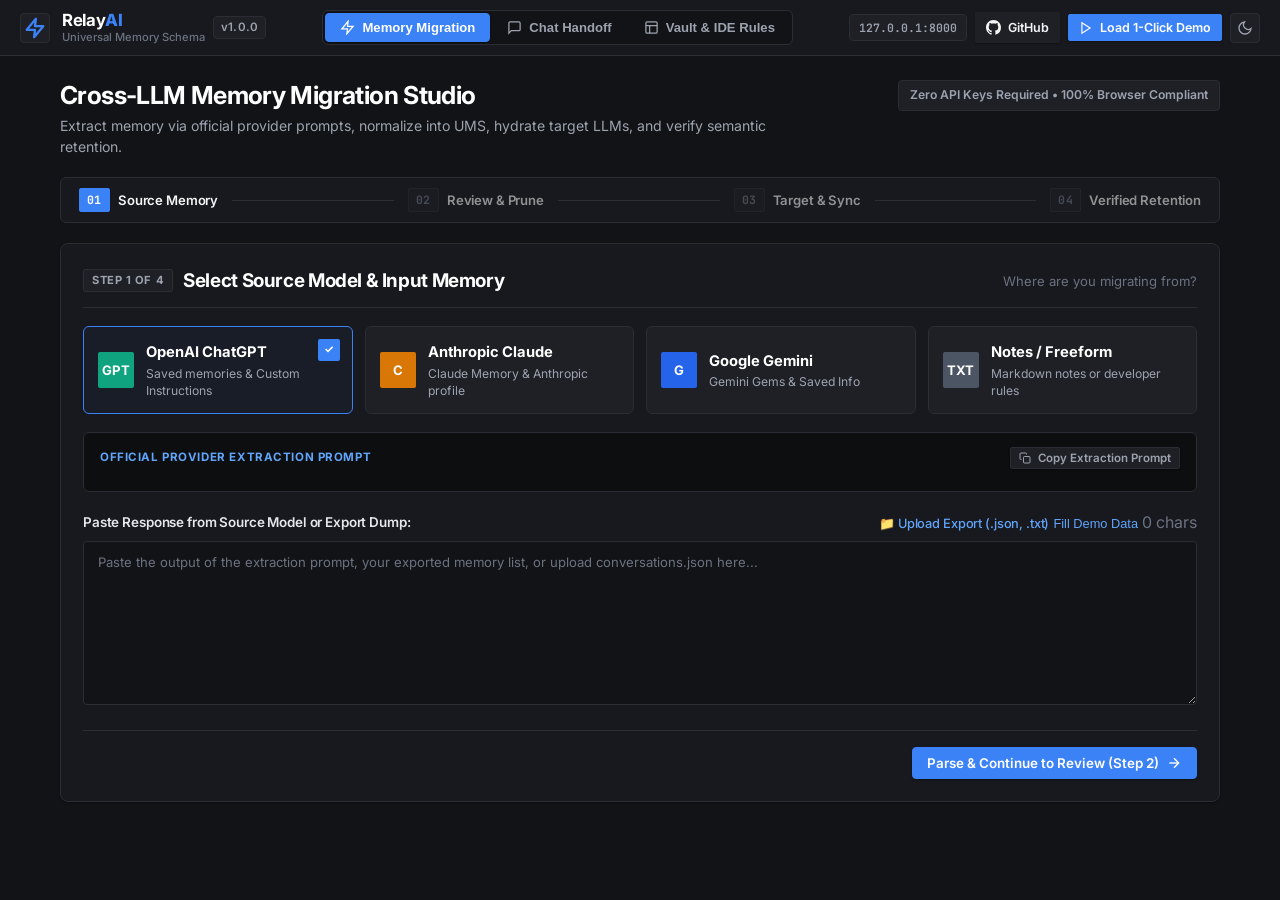
==== commit c1d79ec4: "feat: executive theme overhaul, zero-token handoff distillation, safe scoped permissions, and dual h" ====
--- a/client/index.html
+++ b/client/index.html
@@ -3,50 +3,59 @@
 <head>
   <meta charset="UTF-8">
   <meta name="viewport" content="width=device-width, initial-scale=1.0">
-  <title>Universal Memory Schema (UMS) - Cross-LLM Memory Bridge</title>
+  <title>RelayAI — Universal Memory Schema (UMS) | Cross-LLM Memory & Chat Bridge</title>
   <link rel="stylesheet" href="styles.css">
   <link rel="preconnect" href="https://fonts.googleapis.com">
   <link rel="preconnect" href="https://fonts.gstatic.com" crossorigin>
-  <link href="https://fonts.googleapis.com/css2?family=Plus+Jakarta+Sans:wght@400;500;600;700;800&family=JetBrains+Mono:wght@400;500;600&display=swap" rel="stylesheet">
+  <link href="https://fonts.googleapis.com/css2?family=Inter:wght@400;500;600;700&family=Plus+Jakarta+Sans:wght@500;600;700;800&family=JetBrains+Mono:wght@400;500;600&display=swap" rel="stylesheet">
 </head>
 <body>
+  <!-- Ambient Background Accents -->
+  <div class="ambient-glow-top"></div>
+
   <!-- Application Container -->
   <div class="app-wrapper">
     <!-- Top Header -->
     <header class="navbar">
       <div class="nav-left">
-        <div class="logo-mark">
+        <div class="logo-mark" title="RelayAI — Universal Memory Schema">
           <svg width="22" height="22" viewBox="0 0 24 24" fill="none" stroke="currentColor" stroke-width="2.5" stroke-linecap="round" stroke-linejoin="round">
-            <path d="M12 2v20M17 5H9.5a3.5 3.5 0 0 0 0 7h5a3.5 3.5 0 0 1 0 7H6"/>
+            <polyline points="13 2 3 14 12 14 11 22 21 10 12 10 13 2"/>
           </svg>
         </div>
         <div class="logo-title">
-          <span class="brand-title">Universal Memory Schema</span>
-          <span class="badge badge-subtle">v1.0.0</span>
+          <div class="brand-text-wrap">
+            <span class="brand-title">Relay<span class="brand-gradient">AI</span></span>
+            <span class="brand-subtitle">Universal Memory Schema</span>
+          </div>
+          <span class="badge badge-version">v1.0.0</span>
         </div>
       </div>
 
       <!-- Streamlined 3-Tab Navigation -->
       <nav class="nav-tabs">
         <button class="nav-tab active" data-tab="studio">
-          <svg width="16" height="16" viewBox="0 0 24 24" fill="none" stroke="currentColor" stroke-width="2"><path d="M13 2L3 14h9l-1 8 10-12h-9l1-8z"/></svg>
+          <svg width="15" height="15" viewBox="0 0 24 24" fill="none" stroke="currentColor" stroke-width="2"><path d="M13 2L3 14h9l-1 8 10-12h-9l1-8z"/></svg>
           Memory Migration
         </button>
         <button class="nav-tab" data-tab="handoff">
-          <svg width="16" height="16" viewBox="0 0 24 24" fill="none" stroke="currentColor" stroke-width="2"><path d="M21 15a2 2 0 0 1-2 2H7l-4 4V5a2 2 0 0 1 2-2h14a2 2 0 0 1 2 2z"/></svg>
+          <svg width="15" height="15" viewBox="0 0 24 24" fill="none" stroke="currentColor" stroke-width="2"><path d="M21 15a2 2 0 0 1-2 2H7l-4 4V5a2 2 0 0 1 2-2h14a2 2 0 0 1 2 2z"/></svg>
           Chat Handoff
         </button>
         <button class="nav-tab" data-tab="vault">
-          <svg width="16" height="16" viewBox="0 0 24 24" fill="none" stroke="currentColor" stroke-width="2"><rect x="3" y="3" width="18" height="18" rx="2"/><path d="M3 9h18M9 21V9"/></svg>
+          <svg width="15" height="15" viewBox="0 0 24 24" fill="none" stroke="currentColor" stroke-width="2"><rect x="3" y="3" width="18" height="18" rx="2"/><path d="M3 9h18M9 21V9"/></svg>
           Vault & IDE Rules
         </button>
       </nav>
 
       <div class="nav-right">
-        <div class="extension-status-badge" title="Load extension from /extension directory">
-          <span class="status-dot-emerald"></span>
-          <span>Companion Extension Ready</span>
-        </div>
+        <div class="engine-status-pill" title="Local Server listening on 127.0.0.1:8000">
+          <span class="status-text">127.0.0.1:8000</span>
+        </div>
+        <a href="https://github.com/Shrey821/RelayAI" target="_blank" rel="noopener noreferrer" class="btn btn-github btn-sm" title="View Source on GitHub">
+          <svg width="15" height="15" viewBox="0 0 24 24" fill="currentColor"><path d="M12 0C5.37 0 0 5.37 0 12c0 5.31 3.435 9.795 8.205 11.385.6.105.825-.255.825-.57 0-.285-.015-1.23-.015-2.235-3.015.555-3.795-.735-4.035-1.41-.135-.345-.72-1.41-1.23-1.695-.42-.225-1.02-.78-.015-.795.945-.015 1.62.87 1.845 1.23 1.08 1.815 2.805 1.305 3.495.99.105-.78.42-1.305.765-1.605-2.67-.3-5.46-1.335-5.46-5.925 0-1.305.465-2.385 1.23-3.225-.12-.3-.54-1.53.12-3.18 0 0 1.005-.315 3.3 1.23.96-.27 1.98-.405 3-.405s2.04.135 3 .405c2.295-1.56 3.3-1.23 3.3-1.23.66 1.65.24 2.88.12 3.18.765.84 1.23 1.905 1.23 3.225 0 4.605-2.805 5.625-5.475 5.925.435.375.81 1.095.81 2.22 0 1.605-.015 2.895-.015 3.3 0 .315.225.69.825.57A12.02 12.02 0 0024 12c0-6.63-5.37-12-12-12z"/></svg>
+          <span>GitHub</span>
+        </a>
         <button id="btn-load-demo" class="btn btn-primary btn-sm">
           <svg width="14" height="14" viewBox="0 0 24 24" fill="none" stroke="currentColor" stroke-width="2"><polygon points="5 3 19 12 5 21 5 3"/></svg>
           Load 1-Click Demo
@@ -68,31 +77,30 @@
             <p class="subtitle">Extract memory via official provider prompts, normalize into UMS, hydrate target LLMs, and verify semantic retention.</p>
           </div>
           <div class="quick-stats-pill">
-            <span class="stat-dot"></span>
             <span>Zero API Keys Required • 100% Browser Compliant</span>
           </div>
         </div>
 
-        <!-- Wizard Stepper Indicator (Clean 4 Steps) -->
+        <!-- Developer Step Navigation (Clean, Sharp, Minimalist) -->
         <div class="stepper-bar">
           <div class="step-node active" data-step="1">
-            <div class="step-num">1</div>
-            <div class="step-label">Source Memory</div>
+            <span class="step-num">01</span>
+            <span class="step-label">Source Memory</span>
           </div>
           <div class="step-connector"></div>
           <div class="step-node" data-step="2">
-            <div class="step-num">2</div>
-            <div class="step-label">Review & Prune</div>
+            <span class="step-num">02</span>
+            <span class="step-label">Review & Prune</span>
           </div>
           <div class="step-connector"></div>
           <div class="step-node" data-step="3">
-            <div class="step-num">3</div>
-            <div class="step-label">Target & Sync</div>
+            <span class="step-num">03</span>
+            <span class="step-label">Target & Sync</span>
           </div>
           <div class="step-connector"></div>
           <div class="step-node" data-step="4">
-            <div class="step-num">4</div>
-            <div class="step-label">Verified Retention</div>
+            <span class="step-num">04</span>
+            <span class="step-label">Verified Retention</span>
           </div>
         </div>
 
@@ -412,15 +420,15 @@
               <div class="diff-stats-grid">
                 <div class="stat-card stat-learned">
                   <div class="stat-value" id="count-learned">0</div>
-                  <div class="stat-name">🟢 Retained / Learned</div>
+                  <div class="stat-name">Retained / Learned</div>
                 </div>
                 <div class="stat-card stat-adapted">
                   <div class="stat-value" id="count-adapted">0</div>
-                  <div class="stat-name">🟡 Adapted / Consolidated</div>
+                  <div class="stat-name">Adapted / Consolidated</div>
                 </div>
                 <div class="stat-card stat-filtered">
                   <div class="stat-value" id="count-filtered">0</div>
-                  <div class="stat-name">🔴 Filtered / Omitted</div>
+                  <div class="stat-name">Filtered / Omitted</div>
                 </div>
               </div>
             </div>
@@ -468,7 +476,6 @@
         <div id="web-radar-panel" class="web-radar-panel mb-4">
           <div class="web-radar-header">
             <div class="web-radar-title-group">
-              <span class="status-dot-emerald"></span>
               <div>
                 <div class="radar-main-title">Live Browser AI Tabs Radar</div>
                 <div id="web-radar-status-text" class="radar-status-subtext">Scanning for open ChatGPT, Claude, Gemini tabs...</div>
--- a/client/styles.css
+++ b/client/styles.css
@@ -1,62 +1,104 @@
 /* ==========================================================================
-   Universal Memory Schema (UMS) - Modern Design System
+   RelayAI — Universal Memory Schema (UMS)
+   Executive Matte Carbon Design System (Zero Blue Tint, Zero Childish Circles)
+   Inspired by Linear, ChatGPT Dark, Raycast, and Cursor
    ========================================================================== */
 
 :root {
-  --font-sans: 'Plus Jakarta Sans', -apple-system, BlinkMacSystemFont, "Segoe UI", Roboto, sans-serif;
-  --font-mono: 'JetBrains Mono', monospace;
-
-  /* Dark Palette (Default) */
-  --bg-app: #090d16;
-  --bg-panel: #101626;
-  --bg-card: #161f36;
-  --bg-card-hover: #1b2744;
-  --bg-code: #0c1222;
-  --border-color: rgba(255, 255, 255, 0.08);
-  --border-focus: #3b82f6;
-
-  --text-main: #f1f5f9;
-  --text-secondary: #94a3b8;
-  --text-muted: #64748b;
-
+  --font-sans: 'Inter', -apple-system, BlinkMacSystemFont, "Segoe UI", Roboto, "Helvetica Neue", Arial, sans-serif;
+  --font-mono: 'JetBrains Mono', 'SF Mono', Menlo, Monaco, Consolas, monospace;
+
+  /* Pure Matte Carbon & Zinc Grayscale (Zero navy/blue hue) */
+  --bg-app: #121316;
+  --bg-panel: #18191e;
+  --bg-card: #1f2026;
+  --bg-card-hover: #272830;
+  --bg-card-active: #2f303a;
+  --bg-input: #121316;
+  --bg-code: #0d0e10;
+  --bg-subtle: rgba(255, 255, 255, 0.03);
+
+  /* Clean 1px Hairline Zinc Borders */
+  --border-color: #2b2c34;
+  --border-hover: #3d3f4a;
+  --border-focus: #525462;
+
+  /* High-Contrast Neutral Typography */
+  --text-main: #f4f4f6;
+  --text-secondary: #9ca3af;
+  --text-muted: #6b7280;
+
+  /* Executive Primary Cobalt Accent */
   --primary: #3b82f6;
   --primary-hover: #2563eb;
-  --primary-glow: rgba(59, 130, 246, 0.25);
-
+  --primary-active: #1d4ed8;
+  --primary-light: #60a5fa;
+  --color-primary-light: #60a5fa;
+  --primary-gradient: #3b82f6;
+  --primary-glow: none;
+
+  /* Professional Muted Status Tokens */
   --accent-emerald: #10b981;
-  --accent-emerald-bg: rgba(16, 185, 129, 0.12);
+  --accent-emerald-bg: rgba(16, 185, 129, 0.08);
+  --accent-emerald-border: rgba(16, 185, 129, 0.2);
+
   --accent-amber: #f59e0b;
-  --accent-amber-bg: rgba(245, 158, 11, 0.12);
-  --accent-rose: #f43f5e;
-  --accent-rose-bg: rgba(244, 63, 94, 0.12);
-
-  --radius-sm: 6px;
-  --radius-md: 10px;
-  --radius-lg: 14px;
-  --radius-xl: 18px;
-
-  --shadow-sm: 0 1px 2px 0 rgba(0, 0, 0, 0.05);
-  --shadow-md: 0 4px 12px -2px rgba(0, 0, 0, 0.35);
-  --shadow-lg: 0 12px 32px -4px rgba(0, 0, 0, 0.5);
+  --accent-amber-bg: rgba(245, 158, 11, 0.08);
+  --accent-amber-border: rgba(245, 158, 11, 0.2);
+
+  --accent-rose: #ef4444;
+  --accent-rose-bg: rgba(239, 68, 68, 0.08);
+  --accent-rose-border: rgba(239, 68, 68, 0.2);
+
+  --accent-cyan: #0284c7;
+  --accent-cyan-bg: rgba(2, 132, 199, 0.08);
+
+  /* Geometry: Crisp, Mature, Sharp (Zero rounded bubble circles) */
+  --radius-xs: 2px;
+  --radius-sm: 4px;
+  --radius-md: 6px;
+  --radius-lg: 8px;
+  --radius-xl: 10px;
+
+  /* Elevation */
+  --shadow-sm: 0 1px 2px rgba(0, 0, 0, 0.3);
+  --shadow-md: 0 3px 8px rgba(0, 0, 0, 0.4);
+  --shadow-lg: 0 8px 24px rgba(0, 0, 0, 0.5);
+  --shadow-glow: none;
 }
 
 html.light {
-  --bg-app: #f8fafc;
+  --bg-app: #f9fafb;
   --bg-panel: #ffffff;
-  --bg-card: #f1f5f9;
-  --bg-card-hover: #e2e8f0;
-  --bg-code: #f1f5f9;
-  --border-color: #cbd5e1;
+  --bg-card: #f3f4f6;
+  --bg-card-hover: #e5e7eb;
+  --bg-card-active: #d1d5db;
+  --bg-input: #ffffff;
+  --bg-code: #f3f4f6;
+  --bg-subtle: rgba(0, 0, 0, 0.02);
+
+  --border-color: #e5e7eb;
+  --border-hover: #d1d5db;
   --border-focus: #2563eb;
 
-  --text-main: #0f172a;
-  --text-secondary: #475569;
-  --text-muted: #64748b;
+  --text-main: #111827;
+  --text-secondary: #4b5563;
+  --text-muted: #6b7280;
 
   --primary: #2563eb;
   --primary-hover: #1d4ed8;
-  --primary-glow: rgba(37, 99, 235, 0.2);
-}
+  --primary-active: #1e40af;
+  --primary-light: #3b82f6;
+  --color-primary-light: #3b82f6;
+
+  --shadow-sm: 0 1px 2px rgba(0, 0, 0, 0.05);
+  --shadow-md: 0 3px 8px rgba(0, 0, 0, 0.08);
+  --shadow-lg: 0 8px 20px rgba(0, 0, 0, 0.12);
+}
+
+/* ==========================================================================
+   Base & Resets
+   ========================================================================== */
 
 * {
   box-sizing: border-box;
@@ -68,25 +110,37 @@
   font-family: var(--font-sans);
   background-color: var(--bg-app);
   color: var(--text-main);
-  line-height: 1.5;
+  line-height: 1.55;
   min-height: 100vh;
   -webkit-font-smoothing: antialiased;
-}
-
-/* App Wrapper */
+  -moz-osx-font-smoothing: grayscale;
+  overflow-x: hidden;
+  position: relative;
+}
+
+/* Eliminate childish glowing backgrounds */
+.ambient-glow-top {
+  display: none !important;
+}
+
 .app-wrapper {
   display: flex;
   flex-direction: column;
   min-height: 100vh;
-}
-
-/* Top Navbar */
+  position: relative;
+  z-index: 1;
+}
+
+/* ==========================================================================
+   Navbar & Header (Clean, Flat, Minimalist)
+   ========================================================================== */
+
 .navbar {
   display: flex;
   align-items: center;
   justify-content: space-between;
-  padding: 0 24px;
-  height: 64px;
+  padding: 0 20px;
+  height: 56px;
   background-color: var(--bg-panel);
   border-bottom: 1px solid var(--border-color);
   position: sticky;
@@ -101,36 +155,69 @@
 }
 
 .logo-mark {
-  width: 38px;
-  height: 38px;
-  border-radius: var(--radius-md);
-  background: linear-gradient(135deg, #3b82f6, #8b5cf6);
+  width: 30px;
+  height: 30px;
+  border-radius: var(--radius-sm);
+  background: var(--bg-card);
+  border: 1px solid var(--border-color);
   display: flex;
   align-items: center;
   justify-content: center;
-  color: #fff;
-  box-shadow: 0 2px 10px rgba(59, 130, 246, 0.4);
+  color: #3b82f6;
+  flex-shrink: 0;
 }
 
 .logo-title {
   display: flex;
   align-items: center;
   gap: 8px;
+}
+
+.brand-text-wrap {
+  display: flex;
+  flex-direction: column;
+  line-height: 1.15;
 }
 
 .brand-title {
   font-size: 1.05rem;
   font-weight: 700;
   letter-spacing: -0.02em;
-}
-
+  color: #ffffff;
+}
+
+html.light .brand-title {
+  color: #111827;
+}
+
+.brand-gradient {
+  color: #3b82f6;
+  font-weight: 800;
+  background: none;
+  -webkit-text-fill-color: initial;
+}
+
+.brand-subtitle {
+  font-size: 0.7rem;
+  color: var(--text-muted);
+  font-weight: 500;
+}
+
+/* Clean rectangular badges (ZERO 9999px pills) */
 .badge {
   font-size: 0.72rem;
   font-weight: 600;
-  padding: 2px 8px;
-  border-radius: 9999px;
-  text-transform: uppercase;
-  letter-spacing: 0.05em;
+  padding: 2px 7px;
+  border-radius: var(--radius-sm);
+  letter-spacing: 0.02em;
+  display: inline-flex;
+  align-items: center;
+}
+
+.badge-version {
+  background: var(--bg-card);
+  color: var(--text-secondary);
+  border: 1px solid var(--border-color);
 }
 
 .badge-subtle {
@@ -139,12 +226,18 @@
   border: 1px solid var(--border-color);
 }
 
-/* Nav Tabs */
+.badge-emerald {
+  background-color: var(--accent-emerald-bg);
+  color: #34d399;
+  border: 1px solid var(--accent-emerald-border);
+}
+
+/* Nav Tabs Segmented Control */
 .nav-tabs {
   display: flex;
-  gap: 4px;
+  gap: 2px;
   background-color: var(--bg-app);
-  padding: 4px;
+  padding: 2px;
   border-radius: var(--radius-md);
   border: 1px solid var(--border-color);
 }
@@ -152,13 +245,13 @@
 .nav-tab {
   display: flex;
   align-items: center;
-  gap: 8px;
-  padding: 7px 14px;
-  font-size: 0.85rem;
+  gap: 7px;
+  padding: 6px 14px;
+  font-size: 0.82rem;
   font-weight: 600;
   color: var(--text-secondary);
   background: transparent;
-  border: none;
+  border: 1px solid transparent;
   border-radius: var(--radius-sm);
   cursor: pointer;
   transition: all 0.15s ease;
@@ -166,44 +259,90 @@
 
 .nav-tab:hover {
   color: var(--text-main);
-  background-color: var(--bg-card);
+  background-color: rgba(255, 255, 255, 0.04);
 }
 
 .nav-tab.active {
-  color: #fff;
+  color: #ffffff;
   background-color: var(--primary);
-  box-shadow: 0 1px 6px var(--primary-glow);
-}
-
+  border-color: var(--primary);
+  box-shadow: var(--shadow-sm);
+}
+
+/* Nav Right */
 .nav-right {
   display: flex;
   align-items: center;
-  gap: 10px;
-}
-
-/* Buttons */
+  gap: 8px;
+}
+
+.engine-status-pill {
+  display: flex;
+  align-items: center;
+  padding: 4px 9px;
+  background: var(--bg-card);
+  border: 1px solid var(--border-color);
+  border-radius: var(--radius-sm);
+  font-size: 0.72rem;
+  font-weight: 600;
+  color: var(--text-secondary);
+  font-family: var(--font-mono);
+}
+
+/* Disabling all pulsing circle dots */
+.status-pulse-dot,
+.stat-dot,
+.status-dot-emerald,
+.radar-pulse {
+  display: none !important;
+}
+
+.btn-github {
+  background: var(--bg-card);
+  color: var(--text-main);
+  border: 1px solid var(--border-color);
+  text-decoration: none;
+}
+.btn-github:hover {
+  background: var(--bg-card-hover);
+  border-color: var(--border-hover);
+}
+
+/* ==========================================================================
+   Buttons (Sharp, Professional, Weighted)
+   ========================================================================== */
+
 .btn {
   display: inline-flex;
   align-items: center;
   justify-content: center;
-  gap: 8px;
+  gap: 7px;
   font-family: var(--font-sans);
-  font-size: 0.88rem;
+  font-size: 0.84rem;
   font-weight: 600;
-  border-radius: var(--radius-md);
-  padding: 8px 16px;
+  border-radius: var(--radius-sm);
+  padding: 7px 14px;
   border: 1px solid transparent;
   cursor: pointer;
-  transition: all 0.2s cubic-bezier(0.16, 1, 0.3, 1);
+  transition: all 0.15s ease;
+  box-shadow: var(--shadow-sm);
+  white-space: nowrap;
+}
+
+.btn:active {
+  transform: scale(0.99);
 }
 
 .btn-primary {
   background-color: var(--primary);
-  color: #fff;
-}
+  color: #ffffff;
+  border-color: var(--primary);
+  box-shadow: 0 1px 2px rgba(0, 0, 0, 0.3);
+}
+
 .btn-primary:hover {
   background-color: var(--primary-hover);
-  box-shadow: 0 2px 10px var(--primary-glow);
+  border-color: var(--primary-hover);
 }
 
 .btn-secondary {
@@ -211,45 +350,59 @@
   color: var(--text-main);
   border-color: var(--border-color);
 }
+
 .btn-secondary:hover {
   background-color: var(--bg-card-hover);
+  border-color: var(--border-hover);
+}
+
+.btn-emerald {
+  background-color: #059669;
+  color: #ffffff;
+  border-color: #059669;
+}
+
+.btn-emerald:hover {
+  background-color: #047857;
 }
 
 .btn-success {
-  background-color: var(--accent-emerald);
-  color: #fff;
-}
+  background-color: #059669;
+  color: #ffffff;
+  border-color: #059669;
+}
+
 .btn-success:hover {
-  filter: brightness(1.1);
-  box-shadow: 0 2px 10px var(--accent-emerald-bg);
+  background-color: #047857;
 }
 
 .btn-sm {
-  padding: 6px 12px;
-  font-size: 0.8rem;
+  padding: 5px 10px;
+  font-size: 0.78rem;
+  border-radius: var(--radius-xs);
+}
+
+.btn-xs {
+  padding: 3px 8px;
+  font-size: 0.72rem;
+  border-radius: var(--radius-xs);
+}
+
+.btn-subtle {
+  background-color: var(--bg-card);
+  color: var(--text-secondary);
+  border: 1px solid var(--border-color);
+}
+
+.btn-subtle:hover {
+  color: var(--text-main);
+  background-color: var(--bg-card-hover);
+}
+
+.btn-icon {
+  width: 30px;
+  height: 30px;
   border-radius: var(--radius-sm);
-}
-
-.btn-xs {
-  padding: 4px 8px;
-  font-size: 0.75rem;
-  border-radius: 4px;
-}
-
-.btn-subtle {
-  background-color: rgba(255, 255, 255, 0.05);
-  color: var(--text-secondary);
-  border: 1px solid var(--border-color);
-}
-.btn-subtle:hover {
-  color: var(--text-main);
-  background-color: rgba(255, 255, 255, 0.1);
-}
-
-.btn-icon {
-  width: 36px;
-  height: 36px;
-  border-radius: var(--radius-md);
   background-color: var(--bg-card);
   border: 1px solid var(--border-color);
   color: var(--text-secondary);
@@ -257,7 +410,9 @@
   align-items: center;
   justify-content: center;
   cursor: pointer;
-}
+  transition: all 0.15s ease;
+}
+
 .btn-icon:hover {
   color: var(--text-main);
   background-color: var(--bg-card-hover);
@@ -266,149 +421,174 @@
 .btn-link-action {
   background: none;
   border: none;
-  color: var(--primary);
+  color: var(--primary-light);
   font-size: 0.8rem;
-  font-weight: 600;
+  font-weight: 500;
   cursor: pointer;
+  text-decoration: none;
+  transition: color 0.15s;
+}
+
+.btn-link-action:hover {
+  color: #93c5fd;
   text-decoration: underline;
 }
 
-/* Layout */
+/* ==========================================================================
+   Layout Containers
+   ========================================================================== */
+
 .main-container {
   max-width: 1200px;
   width: 100%;
   margin: 0 auto;
-  padding: 32px 24px;
+  padding: 24px 20px;
   flex: 1;
 }
 
 .tab-panel {
   display: none;
 }
+
 .tab-panel.active {
   display: block;
 }
 
-/* Panel Header Banner */
 .panel-header-banner {
   display: flex;
   align-items: flex-start;
   justify-content: space-between;
-  margin-bottom: 24px;
+  margin-bottom: 20px;
+  gap: 16px;
+  flex-wrap: wrap;
 }
 
 .panel-header-banner h1 {
-  font-size: 1.7rem;
-  font-weight: 800;
-  letter-spacing: -0.03em;
-  margin-bottom: 6px;
+  font-size: 1.55rem;
+  font-weight: 700;
+  letter-spacing: -0.025em;
+  margin-bottom: 4px;
+  color: #ffffff;
+  line-height: 1.25;
+}
+
+html.light .panel-header-banner h1 {
+  color: #111827;
 }
 
 .subtitle {
   color: var(--text-secondary);
-  font-size: 0.95rem;
-  max-width: 720px;
+  font-size: 0.88rem;
+  max-width: 760px;
+  line-height: 1.5;
 }
 
 .quick-stats-pill {
   display: flex;
   align-items: center;
+  background: var(--bg-card);
+  border: 1px solid var(--border-color);
+  padding: 5px 11px;
+  border-radius: var(--radius-sm);
+  font-size: 0.76rem;
+  font-weight: 600;
+  color: var(--text-secondary);
+  white-space: nowrap;
+}
+
+/* ==========================================================================
+   Developer Step Bar (NO CIRCLES! Clean, Sharp, Minimalist)
+   ========================================================================== */
+
+.stepper-bar {
+  display: flex;
+  align-items: center;
+  justify-content: space-between;
+  background: var(--bg-panel);
+  border: 1px solid var(--border-color);
+  padding: 10px 18px;
+  border-radius: var(--radius-md);
+  margin-bottom: 20px;
+}
+
+.step-node {
+  display: flex;
+  align-items: center;
   gap: 8px;
-  background-color: var(--bg-card);
-  border: 1px solid var(--border-color);
-  padding: 6px 14px;
-  border-radius: 9999px;
-  font-size: 0.78rem;
-  font-weight: 600;
-  color: var(--text-secondary);
-}
-
-.stat-dot {
-  width: 8px;
-  height: 8px;
-  border-radius: 50%;
-  background-color: var(--accent-emerald);
-  box-shadow: 0 0 8px var(--accent-emerald);
-}
-
-/* Stepper Indicator */
-.stepper-bar {
-  display: flex;
-  align-items: center;
-  justify-content: space-between;
-  background-color: var(--bg-panel);
-  border: 1px solid var(--border-color);
-  padding: 14px 28px;
-  border-radius: var(--radius-lg);
-  margin-bottom: 24px;
-}
-
-.step-node {
-  display: flex;
-  align-items: center;
-  gap: 10px;
   cursor: pointer;
   opacity: 0.55;
-  transition: opacity 0.2s;
+  transition: opacity 0.15s ease;
+}
+
+.step-node:hover {
+  opacity: 0.85;
 }
 
 .step-node.active {
   opacity: 1;
 }
 
+.step-num {
+  font-family: var(--font-mono);
+  font-size: 0.72rem;
+  font-weight: 700;
+  padding: 2px 7px;
+  border-radius: var(--radius-xs);
+  background: var(--bg-card);
+  color: var(--text-muted);
+  border: 1px solid var(--border-color);
+  display: inline-flex;
+  align-items: center;
+  justify-content: center;
+  letter-spacing: 0.04em;
+}
+
+.step-node.active .step-num {
+  background: var(--primary);
+  color: #ffffff;
+  border-color: var(--primary);
+}
+
 .step-node.completed .step-num {
-  background-color: var(--accent-emerald);
-  color: #fff;
-}
-
-.step-num {
-  width: 28px;
-  height: 28px;
-  border-radius: 50%;
-  background-color: var(--bg-card);
-  color: var(--text-main);
-  border: 1px solid var(--border-color);
-  display: flex;
-  align-items: center;
-  justify-content: center;
+  background: #059669;
+  color: #ffffff;
+  border-color: #059669;
+}
+
+.step-label {
   font-size: 0.82rem;
-  font-weight: 700;
-}
-
-.step-node.active .step-num {
-  background-color: var(--primary);
-  color: #fff;
-  border-color: var(--primary);
-  box-shadow: 0 0 10px var(--primary-glow);
-}
-
-.step-label {
-  font-size: 0.85rem;
   font-weight: 600;
+  letter-spacing: -0.01em;
+  color: var(--text-main);
 }
 
 .step-connector {
   flex: 1;
-  height: 2px;
+  height: 1px;
   background-color: var(--border-color);
-  margin: 0 16px;
-}
-
-/* Cards */
+  margin: 0 14px;
+}
+
+/* ==========================================================================
+   Studio Cards & Sections
+   ========================================================================== */
+
 .studio-card, .card {
   background-color: var(--bg-panel);
   border: 1px solid var(--border-color);
-  border-radius: var(--radius-xl);
-  padding: 24px;
-  margin-bottom: 24px;
-  box-shadow: var(--shadow-md);
+  border-radius: var(--radius-lg);
+  padding: 22px;
+  margin-bottom: 20px;
+  box-shadow: var(--shadow-sm);
 }
 
 .card-header {
   display: flex;
   align-items: center;
   justify-content: space-between;
-  margin-bottom: 20px;
+  margin-bottom: 18px;
+  padding-bottom: 12px;
+  border-bottom: 1px solid var(--border-color);
 }
 
 .card-title-group {
@@ -418,96 +598,114 @@
 }
 
 .card-title-group h2, .card-title-group h3 {
-  font-size: 1.25rem;
+  font-size: 1.18rem;
   font-weight: 700;
   letter-spacing: -0.02em;
+  color: #ffffff;
+}
+
+html.light .card-title-group h2, 
+html.light .card-title-group h3 {
+  color: #111827;
 }
 
 .step-pill {
-  background-color: var(--primary-glow);
-  color: var(--primary);
-  font-size: 0.75rem;
-  font-weight: 700;
-  padding: 3px 10px;
-  border-radius: 9999px;
-  border: 1px solid rgba(59, 130, 246, 0.3);
+  background: var(--bg-card);
+  color: var(--text-secondary);
+  font-size: 0.7rem;
+  font-weight: 700;
+  padding: 2px 8px;
+  border-radius: var(--radius-xs);
+  border: 1px solid var(--border-color);
+  text-transform: uppercase;
+  letter-spacing: 0.05em;
 }
 
 .card-hint {
-  font-size: 0.85rem;
+  font-size: 0.82rem;
   color: var(--text-muted);
 }
 
-/* Provider Selection Grid */
+/* ==========================================================================
+   Provider Selection Grid (Clean Cards, ZERO Circles)
+   ========================================================================== */
+
 .provider-selection-grid {
   display: grid;
-  grid-template-columns: repeat(auto-fit, minmax(240px, 1fr));
-  gap: 14px;
-  margin-bottom: 20px;
+  grid-template-columns: repeat(auto-fit, minmax(230px, 1fr));
+  gap: 12px;
+  margin-bottom: 18px;
 }
 
 .provider-card {
   display: flex;
   align-items: center;
-  gap: 14px;
-  padding: 16px;
-  border-radius: var(--radius-lg);
+  gap: 12px;
+  padding: 14px;
+  border-radius: var(--radius-md);
   background-color: var(--bg-card);
-  border: 1.5px solid var(--border-color);
+  border: 1px solid var(--border-color);
   cursor: pointer;
   position: relative;
-  transition: all 0.2s;
+  transition: all 0.15s ease;
 }
 
 .provider-card:hover {
   background-color: var(--bg-card-hover);
-  border-color: rgba(255, 255, 255, 0.2);
+  border-color: var(--border-hover);
 }
 
 .provider-card.selected {
-  border-color: var(--primary);
-  background-color: rgba(59, 130, 246, 0.08);
-  box-shadow: 0 0 14px var(--primary-glow);
+  border-color: #3b82f6;
+  background-color: rgba(59, 130, 246, 0.04);
 }
 
 .provider-icon {
-  width: 44px;
-  height: 44px;
-  border-radius: var(--radius-md);
+  width: 36px;
+  height: 36px;
+  border-radius: var(--radius-xs);
   display: flex;
   align-items: center;
   justify-content: center;
-  font-weight: 800;
-  font-size: 0.95rem;
-  color: #fff;
+  font-weight: 700;
+  font-size: 0.82rem;
+  color: #ffffff;
   flex-shrink: 0;
 }
 
-.icon-chatgpt { background: linear-gradient(135deg, #10a37f, #0d8a6b); }
-.icon-claude { background: linear-gradient(135deg, #d97706, #b45309); }
-.icon-gemini { background: linear-gradient(135deg, #3b82f6, #6366f1); }
-.icon-raw { background: linear-gradient(135deg, #64748b, #475569); }
+.icon-chatgpt { background-color: #10a37f; }
+.icon-claude  { background-color: #d97706; }
+.icon-gemini  { background-color: #2563eb; }
+.icon-raw     { background-color: #4b5563; }
 
 .provider-details h3 {
-  font-size: 0.95rem;
-  font-weight: 700;
+  font-size: 0.92rem;
+  font-weight: 700;
+  color: #ffffff;
+  margin-bottom: 2px;
+}
+
+html.light .provider-details h3 {
+  color: #111827;
 }
 
 .provider-details p {
-  font-size: 0.78rem;
-  color: var(--text-secondary);
-}
-
+  font-size: 0.76rem;
+  color: var(--text-secondary);
+  line-height: 1.35;
+}
+
+/* Check indicator - Sharp rectangular tag (NO CIRCLES!) */
 .check-indicator {
   position: absolute;
   top: 12px;
   right: 12px;
-  width: 20px;
-  height: 20px;
-  border-radius: 50%;
-  background-color: var(--primary);
+  padding: 2px 6px;
+  border-radius: var(--radius-xs);
+  background: var(--primary);
   color: #fff;
-  font-size: 0.75rem;
+  font-size: 0.7rem;
+  font-weight: 700;
   display: none;
   align-items: center;
   justify-content: center;
@@ -517,38 +715,41 @@
   display: flex;
 }
 
-/* Official Prompt Box */
+/* ==========================================================================
+   Code Previews & Prompts
+   ========================================================================== */
+
 .official-prompt-box {
   background-color: var(--bg-code);
   border: 1px solid var(--border-color);
-  border-radius: var(--radius-lg);
-  padding: 16px;
-  margin-bottom: 20px;
+  border-radius: var(--radius-md);
+  padding: 14px 16px;
+  margin-bottom: 18px;
 }
 
 .prompt-box-header {
   display: flex;
   align-items: center;
   justify-content: space-between;
-  margin-bottom: 10px;
+  margin-bottom: 8px;
 }
 
 .prompt-tag {
-  font-size: 0.78rem;
-  font-weight: 700;
-  color: var(--primary);
+  font-size: 0.72rem;
+  font-weight: 700;
+  color: var(--primary-light);
   text-transform: uppercase;
   letter-spacing: 0.05em;
 }
 
 .prompt-text-display {
   font-family: var(--font-mono);
-  font-size: 0.82rem;
-  color: #cbd5e1;
+  font-size: 0.8rem;
+  color: #e5e7eb;
   white-space: pre-wrap;
-  max-height: 180px;
+  max-height: 160px;
   overflow-y: auto;
-  line-height: 1.5;
+  line-height: 1.55;
 }
 
 /* Form Controls */
@@ -560,49 +761,62 @@
   display: flex;
   align-items: center;
   justify-content: space-between;
-  margin-bottom: 8px;
+  margin-bottom: 6px;
 }
 
 label {
-  font-size: 0.88rem;
+  font-size: 0.84rem;
   font-weight: 600;
-  color: var(--text-main);
+  color: #e5e7eb;
+  letter-spacing: -0.01em;
+}
+
+html.light label {
+  color: #1f2937;
 }
 
 textarea {
   width: 100%;
-  background-color: var(--bg-code);
-  border: 1px solid var(--border-color);
-  border-radius: var(--radius-md);
-  padding: 12px 16px;
+  background-color: var(--bg-input);
+  border: 1px solid var(--border-color);
+  border-radius: var(--radius-sm);
+  padding: 10px 14px;
   color: var(--text-main);
   font-family: var(--font-mono);
-  font-size: 0.85rem;
+  font-size: 0.82rem;
   resize: vertical;
-  line-height: 1.5;
-  transition: border-color 0.15s;
+  line-height: 1.55;
+  transition: border-color 0.15s ease;
 }
 
 textarea:focus {
   outline: none;
-  border-color: var(--border-focus);
+  border-color: var(--primary);
+}
+
+textarea::placeholder {
+  color: var(--text-muted);
+  font-family: var(--font-sans);
 }
 
 .card-footer-actions {
   display: flex;
   justify-content: flex-end;
-  gap: 12px;
-  margin-top: 20px;
+  gap: 10px;
+  margin-top: 18px;
   padding-top: 16px;
   border-top: 1px solid var(--border-color);
 }
 
-/* Switch Toggle */
+/* ==========================================================================
+   Switch Toggles (Rectangular Modern Developer Style - ZERO CIRCLES!)
+   ========================================================================== */
+
 .switch {
   position: relative;
   display: inline-block;
-  width: 44px;
-  height: 24px;
+  width: 36px;
+  height: 20px;
   flex-shrink: 0;
 }
 
@@ -616,21 +830,21 @@
   position: absolute;
   cursor: pointer;
   top: 0; left: 0; right: 0; bottom: 0;
-  background-color: rgba(255, 255, 255, 0.15);
-  transition: 0.2s;
-  border-radius: 24px;
+  background-color: #374151;
+  transition: background-color 0.15s;
+  border-radius: var(--radius-xs);
 }
 
 .slider:before {
   position: absolute;
   content: "";
-  height: 18px;
-  width: 18px;
+  height: 14px;
+  width: 14px;
   left: 3px;
   bottom: 3px;
-  background-color: white;
-  transition: 0.2s;
-  border-radius: 50%;
+  background-color: #ffffff;
+  transition: transform 0.15s;
+  border-radius: var(--radius-xs);
 }
 
 input:checked + .slider {
@@ -638,22 +852,25 @@
 }
 
 input:checked + .slider:before {
-  transform: translateX(20px);
-}
-
-/* 3-Tier Pruning Grid */
+  transform: translateX(16px);
+}
+
+/* ==========================================================================
+   3-Tier Pruning Grid
+   ========================================================================== */
+
 .pruning-controls-grid {
   display: grid;
-  grid-template-columns: repeat(auto-fit, minmax(320px, 1fr));
-  gap: 18px;
-  margin-bottom: 20px;
+  grid-template-columns: repeat(auto-fit, minmax(300px, 1fr));
+  gap: 14px;
+  margin-bottom: 16px;
 }
 
 .tier-card {
   background-color: var(--bg-card);
   border: 1px solid var(--border-color);
-  border-radius: var(--radius-lg);
-  padding: 20px;
+  border-radius: var(--radius-md);
+  padding: 16px;
   display: flex;
   flex-direction: column;
 }
@@ -662,7 +879,7 @@
   display: flex;
   align-items: center;
   justify-content: space-between;
-  margin-bottom: 8px;
+  margin-bottom: 6px;
 }
 
 .tier-title {
@@ -671,53 +888,59 @@
   gap: 8px;
 }
 
+.tier-title h3 {
+  font-size: 0.92rem;
+  font-weight: 700;
+  color: var(--text-main);
+}
+
 .tier-badge {
-  font-size: 0.72rem;
-  font-weight: 700;
-  padding: 2px 8px;
-  border-radius: 4px;
-  background-color: rgba(255, 255, 255, 0.1);
-  color: var(--text-main);
-}
-
-.tier-1-card .tier-badge { background-color: rgba(59, 130, 246, 0.2); color: #60a5fa; }
-.tier-2-card .tier-badge { background-color: rgba(16, 185, 129, 0.2); color: #34d399; }
-.tier-3-card .tier-badge { background-color: rgba(245, 158, 11, 0.2); color: #fbbf24; }
+  font-size: 0.7rem;
+  font-weight: 700;
+  padding: 1px 6px;
+  border-radius: var(--radius-xs);
+  background-color: rgba(255, 255, 255, 0.08);
+  color: var(--text-main);
+}
+
+.tier-1-card .tier-badge { background-color: rgba(59, 130, 246, 0.15); color: #60a5fa; }
+.tier-2-card .tier-badge { background-color: rgba(16, 185, 129, 0.15); color: #34d399; }
+.tier-3-card .tier-badge { background-color: rgba(245, 158, 11, 0.15); color: #fbbf24; }
 
 .tier-desc {
-  font-size: 0.8rem;
-  color: var(--text-secondary);
-  margin-bottom: 14px;
+  font-size: 0.76rem;
+  color: var(--text-secondary);
+  margin-bottom: 12px;
 }
 
 .filter-toggle-box {
-  background-color: rgba(217, 119, 6, 0.12);
-  border: 1px solid rgba(217, 119, 6, 0.3);
-  border-radius: var(--radius-md);
-  padding: 10px 14px;
+  background-color: rgba(245, 158, 11, 0.05);
+  border: 1px solid rgba(245, 158, 11, 0.2);
+  border-radius: var(--radius-sm);
+  padding: 8px 12px;
   display: flex;
   align-items: center;
   justify-content: space-between;
-  margin-bottom: 14px;
+  margin-bottom: 12px;
 }
 
 .filter-toggle-left strong {
   display: block;
-  font-size: 0.82rem;
+  font-size: 0.8rem;
   color: #fbbf24;
 }
 
 .filter-toggle-left span {
-  font-size: 0.75rem;
+  font-size: 0.72rem;
   color: var(--text-secondary);
 }
 
 .tier-preview-list {
   display: flex;
   flex-direction: column;
-  gap: 8px;
+  gap: 6px;
   flex: 1;
-  max-height: 240px;
+  max-height: 220px;
   overflow-y: auto;
 }
 
@@ -727,9 +950,9 @@
   justify-content: space-between;
   background-color: var(--bg-panel);
   border: 1px solid var(--border-color);
-  padding: 8px 12px;
-  border-radius: var(--radius-sm);
-  font-size: 0.82rem;
+  padding: 6px 10px;
+  border-radius: var(--radius-xs);
+  font-size: 0.78rem;
 }
 
 .item-chip-title {
@@ -738,57 +961,66 @@
 }
 
 .item-chip-desc {
-  font-size: 0.75rem;
+  font-size: 0.72rem;
   color: var(--text-secondary);
 }
 
 .empty-hint {
-  padding: 24px;
+  padding: 16px;
   text-align: center;
   color: var(--text-muted);
-  font-size: 0.82rem;
+  font-size: 0.78rem;
   border: 1px dashed var(--border-color);
-  border-radius: var(--radius-md);
-}
-
-/* Target Tabs */
+  border-radius: var(--radius-sm);
+}
+
+/* ==========================================================================
+   Target Tabs & Hydration Output
+   ========================================================================== */
+
 .target-tabs {
   display: grid;
-  grid-template-columns: repeat(auto-fit, minmax(200px, 1fr));
+  grid-template-columns: repeat(auto-fit, minmax(210px, 1fr));
   gap: 10px;
 }
 
 .target-tab {
   background-color: var(--bg-card);
-  border: 1.5px solid var(--border-color);
-  border-radius: var(--radius-lg);
-  padding: 14px;
+  border: 1px solid var(--border-color);
+  border-radius: var(--radius-md);
+  padding: 12px 14px;
   text-align: left;
   cursor: pointer;
-  transition: all 0.15s;
+  transition: all 0.15s ease;
 }
 
 .target-tab:hover {
   background-color: var(--bg-card-hover);
+  border-color: var(--border-hover);
 }
 
 .target-tab.active {
-  border-color: var(--primary);
-  background-color: rgba(59, 130, 246, 0.1);
+  border-color: #3b82f6;
+  background-color: rgba(59, 130, 246, 0.04);
 }
 
 .target-tab strong {
   display: block;
-  font-size: 0.95rem;
-  color: var(--text-main);
+  font-size: 0.92rem;
+  font-weight: 700;
+  color: #ffffff;
+  margin-bottom: 2px;
+}
+
+html.light .target-tab strong {
+  color: #111827;
 }
 
 .target-tab span {
-  font-size: 0.76rem;
-  color: var(--text-secondary);
-}
-
-/* Hydration Output Area */
+  font-size: 0.74rem;
+  color: var(--text-secondary);
+}
+
 .hydration-result-box {
   background-color: var(--bg-card);
   border: 1px solid var(--border-color);
@@ -800,16 +1032,22 @@
   display: flex;
   align-items: center;
   justify-content: space-between;
-  margin-bottom: 14px;
+  margin-bottom: 12px;
+  flex-wrap: wrap;
+  gap: 10px;
 }
 
 .metrics-pill {
   display: flex;
   align-items: center;
   gap: 8px;
-  font-size: 0.82rem;
+  font-size: 0.8rem;
   font-weight: 600;
   color: var(--text-main);
+  background: var(--bg-panel);
+  padding: 4px 10px;
+  border-radius: var(--radius-xs);
+  border: 1px solid var(--border-color);
 }
 
 .pill-divider {
@@ -818,54 +1056,75 @@
 
 .savings-badge {
   background-color: var(--accent-emerald-bg);
-  color: var(--accent-emerald);
-  padding: 2px 8px;
-  border-radius: 9999px;
-  font-size: 0.75rem;
+  color: #34d399;
+  padding: 2px 7px;
+  border-radius: var(--radius-xs);
+  font-size: 0.72rem;
+  font-weight: 700;
+  border: 1px solid var(--accent-emerald-border);
 }
 
 .instructions-banner {
-  background-color: rgba(59, 130, 246, 0.1);
+  background: rgba(59, 130, 246, 0.05);
   border-left: 3px solid var(--primary);
   padding: 10px 14px;
   border-radius: 0 var(--radius-sm) var(--radius-sm) 0;
-  font-size: 0.84rem;
-  color: #bfdbfe;
-  margin-bottom: 14px;
+  font-size: 0.82rem;
+  color: #cbd5e1;
+  margin-bottom: 12px;
+  line-height: 1.5;
 }
 
 .code-preview-display {
   font-family: var(--font-mono);
-  font-size: 0.82rem;
+  font-size: 0.8rem;
   background-color: var(--bg-code);
   border: 1px solid var(--border-color);
   border-radius: var(--radius-md);
-  padding: 16px;
-  color: #f1f5f9;
+  padding: 14px 16px;
+  color: #f3f4f6;
   white-space: pre-wrap;
   max-height: 360px;
   overflow-y: auto;
   line-height: 1.55;
 }
 
-/* Verification Callout */
+.code-preview-display::-webkit-scrollbar,
+textarea::-webkit-scrollbar {
+  width: 5px;
+  height: 5px;
+}
+.code-preview-display::-webkit-scrollbar-track,
+textarea::-webkit-scrollbar-track {
+  background: transparent;
+}
+.code-preview-display::-webkit-scrollbar-thumb,
+textarea::-webkit-scrollbar-thumb {
+  background: #374151;
+  border-radius: var(--radius-xs);
+}
+
+/* ==========================================================================
+   Verification Callout & Diff Dashboard (Executive KPI)
+   ========================================================================== */
+
 .verification-callout {
-  background-color: rgba(16, 185, 129, 0.08);
-  border: 1px solid rgba(16, 185, 129, 0.25);
-  border-radius: var(--radius-lg);
-  padding: 16px;
+  background: var(--bg-card);
+  border: 1px solid var(--border-color);
+  border-radius: var(--radius-md);
+  padding: 14px 16px;
   margin-bottom: 16px;
 }
 
 .callout-header {
   display: flex;
   align-items: center;
-  gap: 12px;
-  margin-bottom: 10px;
+  gap: 10px;
+  margin-bottom: 8px;
 }
 
 .callout-icon {
-  font-size: 1.3rem;
+  font-size: 1.15rem;
 }
 
 .query-box {
@@ -874,609 +1133,247 @@
   justify-content: space-between;
   background-color: var(--bg-panel);
   border: 1px solid var(--border-color);
-  padding: 10px 14px;
-  border-radius: var(--radius-md);
+  padding: 8px 12px;
+  border-radius: var(--radius-sm);
+  gap: 10px;
 }
 
 .query-box code {
   font-family: var(--font-mono);
-  font-size: 0.9rem;
+  font-size: 0.84rem;
   color: #34d399;
   font-weight: 600;
+  word-break: break-all;
 }
 
 /* Diff Dashboard */
 .diff-dashboard {
-  background-color: var(--bg-card);
-  border: 1px solid var(--border-color);
-  border-radius: var(--radius-xl);
-  padding: 24px;
+  background-color: var(--bg-panel);
+  border: 1px solid var(--border-color);
+  border-radius: var(--radius-lg);
+  padding: 20px;
+  box-shadow: var(--shadow-sm);
 }
 
 .diff-summary-banner {
   display: flex;
   align-items: center;
-  gap: 32px;
-  padding-bottom: 20px;
+  gap: 28px;
+  padding-bottom: 16px;
   border-bottom: 1px solid var(--border-color);
+  flex-wrap: wrap;
 }
 
 .gauge-container {
   text-align: center;
-  min-width: 140px;
+  min-width: 120px;
 }
 
 .retention-score {
-  font-size: 3rem;
+  font-size: 3.2rem;
   font-weight: 800;
-  color: var(--accent-emerald);
+  color: #10b981;
   letter-spacing: -0.04em;
   line-height: 1;
 }
 
 .retention-label {
-  font-size: 0.8rem;
-  font-weight: 600;
+  font-size: 0.72rem;
+  font-weight: 700;
   color: var(--text-secondary);
   text-transform: uppercase;
-  margin-top: 6px;
+  letter-spacing: 0.05em;
+  margin-top: 5px;
 }
 
 .diff-stats-grid {
   display: grid;
   grid-template-columns: repeat(3, 1fr);
-  gap: 16px;
+  gap: 12px;
   flex: 1;
 }
 
 .stat-card {
-  padding: 14px;
+  padding: 12px 14px;
   border-radius: var(--radius-md);
   border: 1px solid var(--border-color);
 }
 
-.stat-learned { background-color: var(--accent-emerald-bg); border-color: rgba(16, 185, 129, 0.3); }
-.stat-adapted { background-color: var(--accent-amber-bg); border-color: rgba(245, 158, 11, 0.3); }
-.stat-filtered { background-color: var(--accent-rose-bg); border-color: rgba(244, 63, 94, 0.3); }
+.stat-learned  { background: rgba(16, 185, 129, 0.05); border-color: rgba(16, 185, 129, 0.2); }
+.stat-adapted  { background: rgba(245, 158, 11, 0.05); border-color: rgba(245, 158, 11, 0.2); }
+.stat-filtered { background: rgba(239, 68, 68, 0.05); border-color: rgba(239, 68, 68, 0.2); }
 
 .stat-value {
   font-size: 1.6rem;
   font-weight: 800;
   line-height: 1.1;
+  color: #ffffff;
+}
+
+html.light .stat-value {
+  color: #111827;
 }
 
 .stat-name {
-  font-size: 0.78rem;
+  font-size: 0.76rem;
   font-weight: 600;
   color: var(--text-secondary);
-  margin-top: 4px;
+  margin-top: 3px;
 }
 
 .suggestions-box {
-  background-color: rgba(59, 130, 246, 0.08);
+  background: rgba(59, 130, 246, 0.05);
   border: 1px solid rgba(59, 130, 246, 0.2);
-  border-radius: var(--radius-md);
-  padding: 12px 16px;
-  font-size: 0.85rem;
-  color: #93c5fd;
+  border-radius: var(--radius-sm);
+  padding: 10px 14px;
+  font-size: 0.82rem;
+  color: #cbd5e1;
+  line-height: 1.5;
 }
 
 .diff-entries-list {
   display: flex;
   flex-direction: column;
-  gap: 10px;
+  gap: 7px;
 }
 
 .diff-card {
   display: flex;
-  align-items: center;
-  justify-content: space-between;
-  padding: 12px 16px;
-  border-radius: var(--radius-md);
-  border: 1px solid var(--border-color);
+  flex-direction: column;
+  gap: 5px;
+  padding: 10px 14px;
+  border-radius: var(--radius-sm);
+  border: 1px solid var(--border-color);
+  background-color: var(--bg-card);
+}
+
+.diff-card.diff-card-learned, .diff-card.diff-learned {
+  border-left: 3px solid #10b981;
+}
+
+.diff-card.diff-card-adapted, .diff-card.diff-adapted {
+  border-left: 3px solid #f59e0b;
+}
+
+.diff-card.diff-card-filtered, .diff-card.diff-filtered {
+  border-left: 3px solid #ef4444;
+}
+
+.diff-card-header {
+  display: flex;
+  align-items: center;
+  gap: 8px;
+}
+
+.diff-badge {
+  font-size: 0.7rem;
+  font-weight: 700;
+  padding: 1px 6px;
+  border-radius: var(--radius-xs);
+  text-transform: uppercase;
+}
+
+.badge-green, .badge-learned {
+  background-color: rgba(16, 185, 129, 0.1);
+  color: #34d399;
+  border: 1px solid rgba(16, 185, 129, 0.25);
+}
+
+.badge-yellow, .badge-adapted {
+  background-color: rgba(245, 158, 11, 0.1);
+  color: #fbbf24;
+  border: 1px solid rgba(245, 158, 11, 0.25);
+}
+
+.badge-red, .badge-filtered {
+  background-color: rgba(239, 68, 68, 0.1);
+  color: #f87171;
+  border: 1px solid rgba(239, 68, 68, 0.25);
+}
+
+.diff-item-key {
+  font-weight: 600;
+  font-size: 0.84rem;
+  color: var(--text-main);
+}
+
+.diff-card-body {
+  font-size: 0.8rem;
+  color: var(--text-secondary);
+}
+
+.diff-reason {
+  font-size: 0.74rem;
+  color: #f87171;
+  margin-top: 3px;
+}
+
+/* ==========================================================================
+   Chat Handoff Studio & Observability Radar
+   ========================================================================== */
+
+.web-radar-panel {
   background-color: var(--bg-panel);
-}
-
-.diff-card.diff-learned { border-left: 4px solid var(--accent-emerald); }
-.diff-card.diff-adapted { border-left: 4px solid var(--accent-amber); }
-.diff-card.diff-filtered { border-left: 4px solid var(--accent-rose); }
-
-.diff-card-left {
-  display: flex;
-  align-items: center;
-  gap: 12px;
-}
-
-.diff-status-badge {
-  font-size: 0.72rem;
-  font-weight: 700;
-  padding: 3px 8px;
-  border-radius: 4px;
-  text-transform: uppercase;
-}
-
-.badge-learned { background-color: var(--accent-emerald-bg); color: var(--accent-emerald); }
-.badge-adapted { background-color: var(--accent-amber-bg); color: var(--accent-amber); }
-.badge-filtered { background-color: var(--accent-rose-bg); color: var(--accent-rose); }
-
-.diff-item-name {
-  font-weight: 600;
-  font-size: 0.88rem;
-}
-
-.diff-reason {
-  font-size: 0.78rem;
-  color: var(--text-secondary);
-}
-
-/* Vault Profile Cards */
-.vault-grid {
-  display: grid;
-  grid-template-columns: repeat(auto-fill, minmax(280px, 1fr));
-  gap: 16px;
-}
-
-.vault-profile-card {
-  background-color: var(--bg-panel);
-  border: 1px solid var(--border-color);
-  border-radius: var(--radius-lg);
-  padding: 18px;
-  cursor: pointer;
-  transition: all 0.2s;
-}
-
-.vault-profile-card:hover {
-  background-color: var(--bg-card);
-  border-color: var(--primary);
-}
-
-.vault-profile-card.active {
-  border-color: var(--primary);
-  box-shadow: 0 0 12px var(--primary-glow);
-}
-
-/* Table */
-.table-container {
-  background-color: var(--bg-panel);
-  border: 1px solid var(--border-color);
-  border-radius: var(--radius-lg);
-  overflow-x: auto;
-}
-
-.data-table {
-  width: 100%;
-  border-collapse: collapse;
-  text-align: left;
-  font-size: 0.85rem;
-}
-
-.data-table th, .data-table td {
-  padding: 12px 16px;
-  border-bottom: 1px solid var(--border-color);
-}
-
-.data-table th {
-  background-color: var(--bg-card);
-  font-weight: 700;
-  color: var(--text-secondary);
-  font-size: 0.78rem;
-  text-transform: uppercase;
-}
-
-/* IDE Tabs */
-.ide-tabs-row {
-  display: flex;
-  gap: 8px;
-}
-
-.ide-tab {
-  background-color: var(--bg-panel);
-  border: 1px solid var(--border-color);
-  color: var(--text-secondary);
-  font-family: var(--font-mono);
-  font-size: 0.82rem;
-  font-weight: 600;
-  padding: 8px 16px;
-  border-radius: var(--radius-md);
-  cursor: pointer;
-}
-
-.ide-tab.active {
-  background-color: var(--primary);
-  color: #fff;
-  border-color: var(--primary);
-}
-
-/* Spec Docs Cards */
-.spec-docs-grid {
-  display: grid;
-  grid-template-columns: repeat(auto-fit, minmax(340px, 1fr));
-  gap: 20px;
-}
-
-.spec-card {
-  background-color: var(--bg-panel);
-  border: 1px solid var(--border-color);
-  border-radius: var(--radius-xl);
-  padding: 24px;
-}
-
-.spec-card h3 {
-  font-size: 1.15rem;
-  font-weight: 700;
-  margin-bottom: 12px;
-}
-
-.spec-card p {
-  font-size: 0.88rem;
-  color: var(--text-secondary);
-  margin-bottom: 12px;
-}
-
-.spec-links {
-  list-style-type: none;
-  font-size: 0.85rem;
-  display: flex;
-  flex-direction: column;
-  gap: 12px;
-}
-
-/* Toast */
-.toast {
-  position: fixed;
-  bottom: 24px;
-  right: 24px;
-  background-color: var(--primary);
-  color: #fff;
-  padding: 10px 18px;
-  border-radius: var(--radius-md);
-  font-size: 0.85rem;
-  font-weight: 600;
-  box-shadow: var(--shadow-lg);
-  z-index: 1000;
-  animation: fadeIn 0.2s ease-out;
-}
-
-@keyframes fadeIn {
-  from { opacity: 0; transform: translateY(10px); }
-  to { opacity: 1; transform: translateY(0); }
-}
-
-.d-none {
-  display: none !important;
-}
-
-.mt-3 { margin-top: 12px; }
-.mt-4 { margin-top: 16px; }
-
-/* Direct Target Memory Sync Panel */
-.direct-sync-panel {
-  background: linear-gradient(180deg, rgba(59, 130, 246, 0.06) 0%, rgba(16, 185, 129, 0.04) 100%);
-  border: 1.5px solid rgba(59, 130, 246, 0.3);
-  border-radius: var(--radius-lg);
-  padding: 20px;
-}
-
-.direct-sync-header {
-  display: flex;
-  align-items: center;
-  justify-content: space-between;
-  margin-bottom: 6px;
-}
-
-.sync-header-left {
-  display: flex;
-  align-items: center;
-  gap: 10px;
-}
-
-.sync-dot {
-  width: 10px;
-  height: 10px;
-  border-radius: 50%;
-  background-color: var(--accent-emerald);
-  box-shadow: 0 0 10px var(--accent-emerald);
-  animation: pulse 2s infinite;
-}
-
-@keyframes pulse {
-  0% { transform: scale(0.95); opacity: 0.8; }
-  50% { transform: scale(1.15); opacity: 1; }
-  100% { transform: scale(0.95); opacity: 0.8; }
-}
-
-.direct-sync-header h3 {
-  font-size: 1.1rem;
-  font-weight: 700;
-  color: var(--text-main);
-}
-
-.badge-emerald {
-  background-color: var(--accent-emerald-bg);
-  color: var(--accent-emerald);
-  border: 1px solid rgba(16, 185, 129, 0.3);
-}
-
-.direct-sync-subtext {
-  font-size: 0.82rem;
-  color: var(--text-secondary);
-}
-
-.direct-sync-actions-grid {
-  display: grid;
-  grid-template-columns: repeat(auto-fit, minmax(280px, 1fr));
-  gap: 16px;
-}
-
-.sync-channel-card {
-  background-color: var(--bg-panel);
-  border: 1px solid var(--border-color);
-  border-radius: var(--radius-md);
-  padding: 16px;
-  display: flex;
-  flex-direction: column;
-}
-
-.channel-title {
-  display: flex;
-  align-items: center;
-  gap: 8px;
-  color: var(--text-main);
-  font-size: 0.88rem;
-  margin-bottom: 4px;
-}
-
-.channel-desc {
-  font-size: 0.76rem;
-  color: var(--text-muted);
-  line-height: 1.4;
-  margin-bottom: 10px;
-}
-
-.api-key-input-row {
-  display: flex;
-  flex-direction: column;
-  gap: 8px;
-}
-
-.form-input {
-  width: 100%;
-  background-color: var(--bg-code);
-  border: 1px solid var(--border-color);
-  border-radius: var(--radius-sm);
-  padding: 8px 12px;
-  color: var(--text-main);
-  font-family: var(--font-mono);
-  font-size: 0.8rem;
-}
-
-.form-input:focus {
-  outline: none;
-  border-color: var(--border-focus);
-}
-
-.sync-status-indicator {
-  padding: 8px 12px;
-  border-radius: var(--radius-sm);
-  font-size: 0.78rem;
-  line-height: 1.4;
-}
-
-.status-success {
-  background-color: var(--accent-emerald-bg);
-  color: #34d399;
-  border: 1px solid rgba(16, 185, 129, 0.3);
-}
-
-.status-error {
-  background-color: var(--accent-rose-bg);
-  color: #fb7185;
-  border: 1px solid rgba(244, 63, 94, 0.3);
-}
-
-.status-loading {
-  background-color: var(--primary-glow);
-  color: #93c5fd;
-  border: 1px solid rgba(59, 130, 246, 0.3);
-}
-
-/* Chat Handoff Studio Styles */
-.handoff-direction-grid {
-  display: grid;
-  grid-template-columns: 1fr auto 1fr;
-  align-items: center;
-  gap: 16px;
-  margin-top: 12px;
-}
-
-.handoff-arrow {
-  font-size: 1.5rem;
-  color: var(--primary);
-  text-align: center;
-  padding-top: 18px;
-}
-
-.handoff-extracted-grid {
-  display: grid;
-  grid-template-columns: repeat(auto-fit, minmax(240px, 1fr));
-  gap: 12px;
-}
-
-.extracted-item-card {
-  background-color: var(--bg-card);
-  border: 1px solid var(--border-color);
-  border-radius: var(--radius-md);
-  padding: 12px 14px;
-}
-
-.extracted-item-label {
-  font-size: 0.75rem;
-  font-weight: 700;
-  color: var(--text-secondary);
-  text-transform: uppercase;
-  letter-spacing: 0.05em;
-  margin-bottom: 6px;
-}
-
-.extracted-item-val {
-  font-size: 0.88rem;
-  font-weight: 600;
-  color: var(--text-main);
-  line-height: 1.4;
-}
-
-.actions-group-inline {
-  display: flex;
-  align-items: center;
-  gap: 8px;
-}
-
-/* Streamlined UI/UX Overhaul Styles */
-.extension-status-badge {
-  display: flex;
-  align-items: center;
-  gap: 8px;
-  background-color: rgba(16, 185, 129, 0.1);
-  border: 1px solid rgba(16, 185, 129, 0.25);
-  color: #34d399;
-  font-size: 0.75rem;
-  font-weight: 600;
-  padding: 5px 12px;
-  border-radius: 9999px;
-}
-
-.status-dot-emerald {
-  width: 7px;
-  height: 7px;
-  border-radius: 50%;
-  background-color: #10b981;
-  box-shadow: 0 0 6px #10b981;
-}
-
-.space-between {
-  justify-content: space-between !important;
-}
-
-.sync-execution-box {
-  background: linear-gradient(180deg, #101626 0%, #161f36 100%);
-  border: 1px solid rgba(16, 185, 129, 0.25);
+  border: 1px solid var(--border-color);
   border-radius: var(--radius-lg);
   padding: 18px 20px;
-}
-
-.sync-exec-card {
-  display: flex;
-  flex-direction: column;
-}
-
-.sync-exec-header {
-  display: flex;
-  align-items: center;
+  margin-bottom: 20px;
+}
+
+.web-radar-header {
+  display: flex;
+  align-items: center;
+  justify-content: space-between;
   gap: 14px;
-}
-
-.sync-exec-icon {
-  width: 36px;
-  height: 36px;
-  border-radius: 10px;
-  background-color: rgba(16, 185, 129, 0.15);
-  color: #10b981;
-  display: flex;
-  align-items: center;
-  justify-content: center;
-  font-size: 1.2rem;
-  flex-shrink: 0;
-}
-
-.sync-exec-header h3 {
+  flex-wrap: wrap;
+}
+
+.web-radar-title-group {
+  display: flex;
+  align-items: center;
+  gap: 10px;
+}
+
+.radar-main-title {
   font-size: 1rem;
   font-weight: 700;
-  color: var(--text-main);
-  margin-bottom: 2px;
-}
-
-.sync-exec-header p {
-  font-size: 0.82rem;
-  color: var(--text-secondary);
-  line-height: 1.4;
-}
-
-.sync-exec-actions {
-  display: flex;
-  align-items: center;
-  gap: 14px;
-}
-
-.direct-write-bar {
-  display: flex;
-  gap: 10px;
-  align-items: center;
-}
-
-.direct-write-bar .form-input {
-  flex: 1;
-}
-
-/* Live Web Cross-Tab Radar Panel */
-.web-radar-panel {
-  background: linear-gradient(135deg, rgba(16, 185, 129, 0.12) 0%, rgba(13, 25, 46, 0.95) 100%);
-  border: 1px solid rgba(16, 185, 129, 0.35);
-  border-radius: var(--radius-lg);
-  padding: 18px 22px;
-  box-shadow: 0 4px 24px rgba(16, 185, 129, 0.12);
-  animation: fadeIn 0.3s ease;
-}
-
-.web-radar-header {
-  display: flex;
-  align-items: center;
-  justify-content: space-between;
-  gap: 16px;
+  color: #ffffff;
+  letter-spacing: -0.01em;
+}
+
+html.light .radar-main-title {
+  color: #111827;
+}
+
+.radar-status-subtext {
+  font-size: 0.78rem;
+  color: var(--text-secondary);
+  margin-top: 2px;
+}
+
+.web-radar-header-actions {
+  display: flex;
+  align-items: center;
+  gap: 8px;
+}
+
+.web-radar-chips-container {
+  display: flex;
   flex-wrap: wrap;
-}
-
-.web-radar-title-group {
-  display: flex;
-  align-items: center;
-  gap: 12px;
-}
-
-.radar-main-title {
-  font-size: 1.05rem;
-  font-weight: 700;
-  color: #f1f5f9;
-  letter-spacing: -0.01em;
-}
-
-.radar-status-subtext {
-  font-size: 0.82rem;
-  color: #94a3b8;
-  margin-top: 2px;
-}
-
-.web-radar-header-actions {
-  display: flex;
-  align-items: center;
-  gap: 10px;
-}
-
-.web-radar-chips-container {
-  display: flex;
-  flex-wrap: wrap;
-  gap: 8px;
+  gap: 6px;
   margin-top: 10px;
 }
 
 .web-radar-chip {
   display: inline-flex;
   align-items: center;
-  gap: 6px;
-  background: rgba(15, 23, 42, 0.85);
-  border: 1px solid rgba(255, 255, 255, 0.1);
-  padding: 4px 10px;
-  border-radius: 9999px;
-  font-size: 0.8rem;
-  color: #e2e8f0;
+  gap: 5px;
+  background: var(--bg-card);
+  border: 1px solid var(--border-color);
+  padding: 3px 8px;
+  border-radius: var(--radius-xs);
+  font-size: 0.76rem;
+  color: var(--text-main);
   max-width: 320px;
   white-space: nowrap;
   overflow: hidden;
@@ -1485,54 +1382,302 @@
 
 .web-radar-chip-badge {
   font-weight: 700;
-  font-size: 0.75rem;
-  padding: 1px 6px;
-  border-radius: 4px;
+  font-size: 0.7rem;
+  padding: 1px 5px;
+  border-radius: var(--radius-xs);
 }
 
 .web-radar-selectors-box {
-  background: rgba(10, 16, 30, 0.7);
-  border: 1px solid rgba(255, 255, 255, 0.08);
+  background: var(--bg-card);
+  border: 1px solid var(--border-color);
   border-radius: var(--radius-md);
-  padding: 16px;
+  padding: 14px;
 }
 
 .web-radar-grid {
   display: grid;
   grid-template-columns: 1fr auto 1fr;
   align-items: center;
+  gap: 12px;
+}
+
+.web-radar-action-buttons {
+  display: flex;
+  gap: 10px;
+  flex-wrap: wrap;
+}
+
+.handoff-direction-grid {
+  display: grid;
+  grid-template-columns: 1fr auto 1fr;
+  align-items: center;
   gap: 14px;
-}
-
-.web-radar-action-buttons {
-  display: flex;
+  margin-top: 10px;
+}
+
+.handoff-arrow {
+  font-size: 1.2rem;
+  color: var(--primary-light);
+  text-align: center;
+  padding-top: 14px;
+}
+
+.handoff-extracted-grid {
+  display: grid;
+  grid-template-columns: repeat(auto-fit, minmax(230px, 1fr));
+  gap: 10px;
+}
+
+.extracted-item-card {
+  background-color: var(--bg-card);
+  border: 1px solid var(--border-color);
+  border-radius: var(--radius-sm);
+  padding: 10px 12px;
+}
+
+.extracted-item-label {
+  font-size: 0.7rem;
+  font-weight: 700;
+  color: var(--text-secondary);
+  text-transform: uppercase;
+  letter-spacing: 0.05em;
+  margin-bottom: 4px;
+}
+
+.extracted-item-val {
+  font-size: 0.84rem;
+  font-weight: 600;
+  color: var(--text-main);
+  line-height: 1.35;
+}
+
+.actions-group-inline {
+  display: flex;
+  align-items: center;
+  gap: 8px;
+}
+
+/* ==========================================================================
+   Sync Execution Box & Direct Target Integration
+   ========================================================================== */
+
+.sync-execution-box {
+  background: var(--bg-card);
+  border: 1px solid var(--border-color);
+  border-radius: var(--radius-md);
+  padding: 14px 18px;
+}
+
+.sync-exec-card {
+  display: flex;
+  flex-direction: column;
+}
+
+.sync-exec-header {
+  display: flex;
+  align-items: center;
   gap: 12px;
-  flex-wrap: wrap;
-}
-
-.status-dot-emerald {
-  width: 10px;
-  height: 10px;
-  border-radius: 50%;
-  background-color: #10b981;
-  box-shadow: 0 0 10px #10b981;
-  animation: pulse 1.8s infinite;
+}
+
+.sync-exec-icon {
+  width: 30px;
+  height: 30px;
+  border-radius: var(--radius-xs);
+  background-color: rgba(16, 185, 129, 0.1);
+  color: #10b981;
+  display: flex;
+  align-items: center;
+  justify-content: center;
+  font-size: 1rem;
   flex-shrink: 0;
 }
 
-.btn-emerald {
-  background: linear-gradient(135deg, #10b981 0%, #059669 100%);
+.sync-exec-header h3 {
+  font-size: 0.94rem;
+  font-weight: 700;
+  color: var(--text-main);
+  margin-bottom: 2px;
+}
+
+.sync-exec-header p {
+  font-size: 0.78rem;
+  color: var(--text-secondary);
+  line-height: 1.35;
+}
+
+.sync-exec-actions {
+  display: flex;
+  align-items: center;
+  gap: 10px;
+}
+
+/* Direct write bar */
+.direct-write-bar {
+  display: flex;
+  gap: 8px;
+  align-items: center;
+}
+
+.direct-write-bar .form-input {
+  flex: 1;
+}
+
+.form-input {
+  width: 100%;
+  background-color: var(--bg-code);
+  border: 1px solid var(--border-color);
+  border-radius: var(--radius-xs);
+  padding: 7px 10px;
+  color: var(--text-main);
+  font-family: var(--font-mono);
+  font-size: 0.8rem;
+  transition: border-color 0.15s;
+}
+
+.form-input:focus {
+  outline: none;
+  border-color: var(--primary);
+}
+
+.sync-status-indicator {
+  padding: 6px 10px;
+  border-radius: var(--radius-xs);
+  font-size: 0.76rem;
+  line-height: 1.4;
+}
+
+.status-success {
+  background-color: var(--accent-emerald-bg);
+  color: #34d399;
+  border: 1px solid var(--accent-emerald-border);
+}
+
+.status-error {
+  background-color: var(--accent-rose-bg);
+  color: #f87171;
+  border: 1px solid var(--accent-rose-border);
+}
+
+/* ==========================================================================
+   Vault & IDE Rules Tab
+   ========================================================================== */
+
+.vault-top-actions {
+  display: flex;
+  align-items: center;
+  gap: 8px;
+}
+
+.vault-grid {
+  display: grid;
+  grid-template-columns: repeat(auto-fill, minmax(260px, 1fr));
+  gap: 12px;
+}
+
+.vault-card {
+  background-color: var(--bg-panel);
+  border: 1px solid var(--border-color);
+  border-radius: var(--radius-md);
+  padding: 14px;
+  cursor: pointer;
+  transition: all 0.15s ease;
+}
+
+.vault-card:hover {
+  background-color: var(--bg-card);
+  border-color: var(--border-hover);
+}
+
+.vault-card-top {
+  display: flex;
+  align-items: center;
+  justify-content: space-between;
+  margin-bottom: 6px;
+}
+
+.vault-card-top h4 {
+  font-size: 0.9rem;
+  font-weight: 700;
+  color: var(--text-main);
+}
+
+.vault-details {
+  font-size: 0.78rem;
+  color: var(--text-secondary);
+  line-height: 1.45;
+}
+
+.vault-date {
+  font-size: 0.72rem;
+  color: var(--text-muted);
+  margin-top: 4px;
+}
+
+/* IDE Tabs */
+.ide-tabs-row {
+  display: flex;
+  gap: 6px;
+}
+
+.ide-tab {
+  background-color: var(--bg-card);
+  border: 1px solid var(--border-color);
+  color: var(--text-secondary);
+  font-family: var(--font-mono);
+  font-size: 0.8rem;
+  font-weight: 600;
+  padding: 5px 12px;
+  border-radius: var(--radius-xs);
+  cursor: pointer;
+  transition: all 0.15s ease;
+}
+
+.ide-tab:hover {
+  color: var(--text-main);
+  background-color: var(--bg-card-hover);
+}
+
+.ide-tab.active {
+  background-color: var(--primary);
   color: #ffffff;
+  border-color: var(--primary);
+}
+
+/* ==========================================================================
+   Toast & Utility Helpers
+   ========================================================================== */
+
+.toast {
+  position: fixed;
+  bottom: 20px;
+  right: 20px;
+  background-color: #272832;
+  border: 1px solid #3d3f4a;
+  color: #f4f4f6;
+  padding: 8px 14px;
+  border-radius: var(--radius-sm);
+  font-size: 0.82rem;
   font-weight: 600;
-  border: none;
-  box-shadow: 0 2px 10px rgba(16, 185, 129, 0.3);
-  transition: all 0.2s ease;
-  white-space: nowrap;
-}
-
-.btn-emerald:hover {
-  filter: brightness(1.15);
-  box-shadow: 0 4px 14px rgba(16, 185, 129, 0.5);
-  transform: translateY(-1px);
-}
-
+  box-shadow: var(--shadow-md);
+  z-index: 1000;
+  animation: fadeIn 0.15s ease-out;
+}
+
+@keyframes fadeIn {
+  from { opacity: 0; transform: translateY(6px); }
+  to { opacity: 1; transform: translateY(0); }
+}
+
+.d-none {
+  display: none !important;
+}
+
+.mt-1 { margin-top: 4px; }
+.mt-2 { margin-top: 8px; }
+.mt-3 { margin-top: 12px; }
+.mt-4 { margin-top: 16px; }
+.mb-0 { margin-bottom: 0 !important; }
+.mb-4 { margin-bottom: 16px; }
+.space-between { justify-content: space-between !important; }
+.text-muted { color: var(--text-muted); }
+.text-xs { font-size: 0.74rem; }
